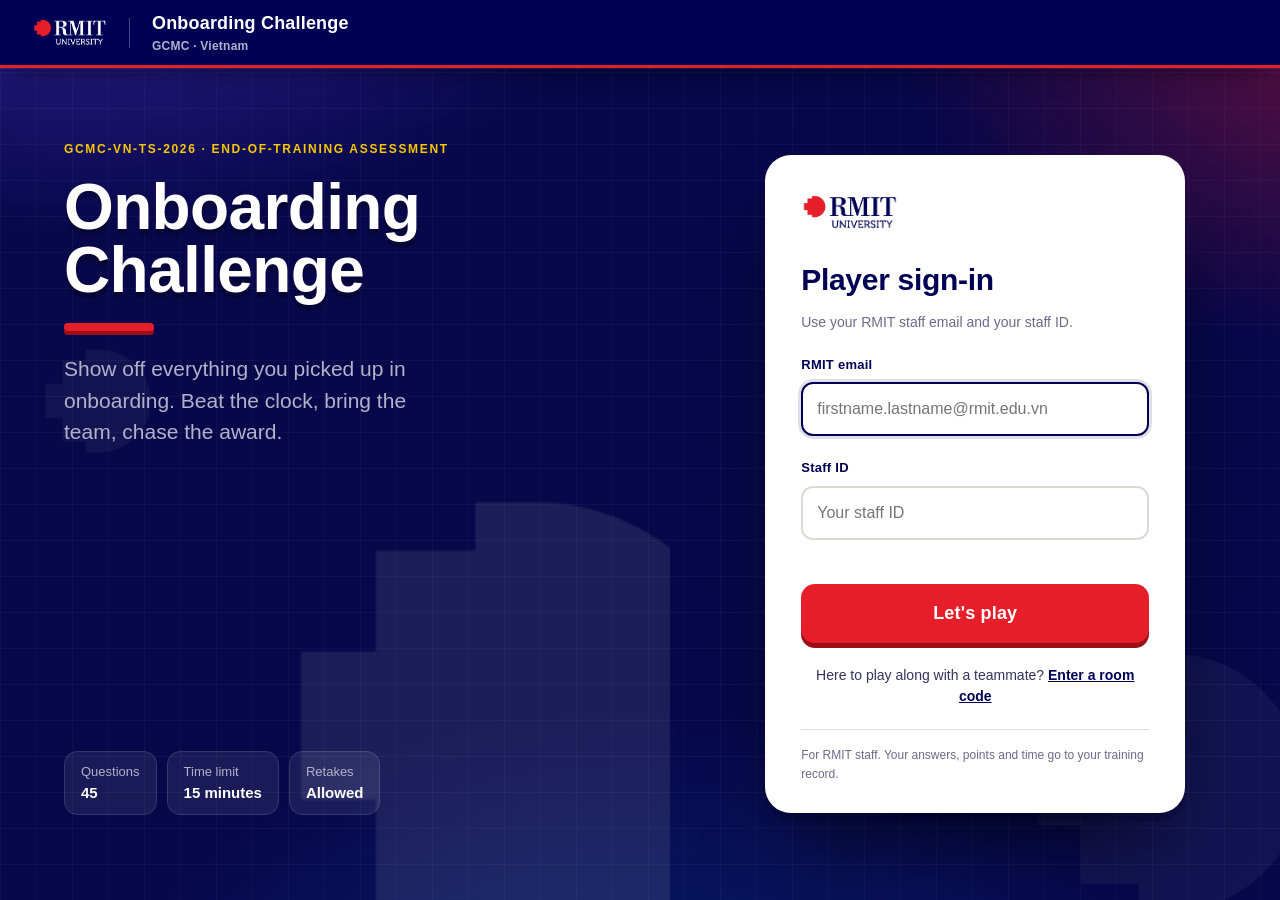
==== index.html @ d6686edf "A game look for every player page; teammate badges stay put - Game theme over the whole test app: a " ====
<!doctype html>
<html lang="en">
<head>
  <meta charset="utf-8">
  <meta name="viewport" content="width=device-width, initial-scale=1">
  <title>Onboarding Challenge · RMIT</title>
  <link rel="icon" href="assets/pixel.png">
  <link rel="stylesheet" href="assets/styles.css">
</head>
<body>
  <header class="topbar">
    <img src="assets/rmit-logo-white.png" alt="RMIT University">
    <span class="divider"></span>
    <div class="portal">Onboarding Challenge<small id="topSubtitle">GCMC Creative Services · Vietnam</small></div>
    <span class="spacer"></span>
    <span class="who" id="whoBox" hidden>Signed in as <b id="whoEmail"></b></span>
    <button class="link-btn" id="signOut" hidden>Sign out</button>
  </header>

  <!-- boot / error -->
  <section class="screen center-msg" id="scrBoot">
    <div class="card"><span class="spinner" id="bootSpinner" aria-hidden="true"></span><p class="eyebrow">Loading</p><h2 id="bootTitle">Loading the game…</h2><p id="bootMsg"></p></div>
  </section>

  <!-- sign in -->
  <section class="screen" id="scrLogin" hidden>
    <div class="login">
      <div class="hero">
        <div>
          <p class="eyebrow" id="loginCode">GCMC-VN-ONB-2026</p>
          <h1 id="loginTitle">Onboarding Challenge</h1>
          <p class="lead">Show off everything you picked up in onboarding. Beat the clock, bring the team, chase the award.</p>
        </div>
        <dl class="meta">
          <div><dt>Questions</dt><dd><b id="metaQ">30</b></dd></div>
          <div><dt>Time limit</dt><dd><b id="metaT">10 minutes</b></dd></div>
          <div><dt>Retakes</dt><dd><b>Allowed</b></dd></div>
        </dl>
      </div>
      <div class="panel">
        <form id="loginForm" novalidate>
          <img class="logo" src="assets/rmit-logo.png" alt="RMIT University">
          <h2>Player sign-in</h2>
          <p class="hint">Use your RMIT staff email and your staff ID.</p>
          <div class="field">
            <label for="email">RMIT email</label>
            <input class="input" id="email" type="email" autocomplete="username" placeholder="firstname.lastname@rmit.edu.vn" required>
          </div>
          <div class="field">
            <label for="staffId">Staff ID</label>
            <input class="input" id="staffId" type="password" autocomplete="current-password" placeholder="Your staff ID" required>
          </div>
          <div class="field name-step" id="nameStep" hidden>
            <label for="firstName">First name</label>
            <input class="input" id="firstName" autocomplete="given-name" maxlength="40" placeholder="What should we call you?">
            <p class="hint">We don't have your name on file yet. We'll remember it for next time.</p>
          </div>
          <p class="error-msg" id="loginError" role="alert"></p>
          <button class="btn" type="submit" id="loginBtn">Let's play</button>
          <p class="join-instead">Here to play along with a teammate? <a href="join">Enter a room code</a></p>
          <p class="fineprint">For RMIT staff. Your answers, points and time go to your training record.</p>
        </form>
      </div>
    </div>
  </section>

  <!-- briefing: the main screen everyone watches. The room on the left, start on the right, the points underneath. -->
  <section class="screen" id="scrBrief" hidden>
    <div class="container brief">
      <header class="card brief-head">
        <div class="brief-title">
          <p class="eyebrow" id="briefCode">Assessment</p>
          <h1 id="briefTitle">Ready when you are, <em id="dCand">—</em>.</h1>
          <p class="lead" id="briefLead"></p>
          <p class="brief-meta"><span id="dDate">—</span><span>Attempt <b id="dAttempt">1</b></span></p>
        </div>
        <dl class="brief-facts">
          <div><dt>Questions</dt><dd id="dQ">30</dd></div>
          <div><dt>Minutes</dt><dd id="dT">15</dd></div>
          <div><dt>Categories</dt><dd id="dCats">8</dd></div>
        </dl>
      </header>

      <div class="brief-main" id="briefMain">
        <div class="card brief-loading" id="briefLoading" hidden role="status"><span class="spinner" aria-hidden="true"></span><p>Opening the room…</p></div>

        <!-- group play: the team scans in and answers alongside -->
        <section class="lobby" id="lobby" hidden aria-labelledby="lobbyTitle">
          <div class="card lobby-join">
            <button type="button" class="qr" id="lobbyQr" aria-label="Show the QR code bigger" title="Show it bigger"></button>
            <div class="lobby-how">
              <p class="eyebrow">Play along</p>
              <h2 id="lobbyTitle">Scan to join</h2>
              <p class="lobby-code"><span>Room code</span><b id="lobbyCode">·····</b></p>
              <p class="lobby-link"><span>No camera? Go to <a id="lobbyUrl" href="#" target="_blank" rel="noopener"></a></span><button type="button" class="copy-btn" id="lobbyCopy">Copy link</button></p>
            </div>
          </div>
          <div class="card lobby-room">
            <div class="lobby-room-head"><h2>In the room <b id="lobbyN">1</b></h2><span id="lobbySub"></span></div>
            <ul class="players" id="lobbyList"></ul>
          </div>
        </section>

        <aside class="card start-card">
          <p class="eyebrow">Your game</p>
          <h2>Ready?</h2>
          <p class="start-note" id="startNote">The clock starts as soon as you do. Take your time with each one.</p>
          <button class="btn" id="startBtn"><span id="startLabel">Press start</span> <span aria-hidden="true">→</span></button>
          <p class="error-msg" id="startError" role="alert"></p>
          <p class="start-fine">Saved to your training record · Retakes allowed</p>
        </aside>

        <section class="card points-card" id="lobbyRules" hidden aria-label="How points work"></section>
      </div>
    </div>
  </section>

  <!-- joining someone's test (from the QR code) -->
  <section class="screen" id="scrJoin" hidden>
    <div class="container join">
      <div class="card join-card">
        <p class="eyebrow">Room <span id="joinCode"></span></p>
        <h1 id="joinTitle">Join the test</h1>
        <p class="lead" id="joinLead"></p>
        <form id="codeForm" class="code-form" novalidate hidden>
          <input class="input code-input" id="codeInput" maxlength="8" autocomplete="off" autocapitalize="characters" spellcheck="false" placeholder="ABCDE" aria-label="Room code">
          <p class="error-msg" id="codeError" role="alert"></p>
          <button class="btn navy" type="submit" id="codeBtn">Join</button>
        </form>
        <a class="btn ghost" id="joinAgain" href="join" hidden>Enter a different code</a>
        <form id="joinForm" novalidate hidden>
          <div class="field"><label for="joinName">Your name</label><input class="input" id="joinName" maxlength="24" autocomplete="given-name" placeholder="What should we call you?"></div>
          <fieldset class="field colours"><legend>Pick a colour</legend><div class="swatches" id="joinSwatches" role="radiogroup" aria-label="Colour"></div><p class="hint" id="joinHint"></p></fieldset>
          <p class="error-msg" id="joinError" role="alert"></p>
          <button class="btn navy" type="submit" id="joinBtn">Join the room</button>
        </form>
        <div class="join-wait" id="joinWait" hidden>
          <div class="me-badge" id="joinMe"><span class="avatar"></span><b></b></div>
          <p id="joinWaitText"></p>
          <div class="join-actions"><button type="button" class="btn ghost small" id="joinChange">Change name or colour</button><button type="button" class="btn quiet" id="joinLeave">Leave</button></div>
        </div>
        <div class="join-room" id="joinRoom" hidden>
          <h2>In the room <b id="joinN">1</b></h2>
          <ul class="players" id="joinList"></ul>
        </div>
      </div>
    </div>
  </section>

  <!-- test -->
  <section class="screen" id="scrTest" hidden>
    <div class="container test">
      <div class="meter-card">
        <div class="meter-face">
          <span class="brandmark">RMIT · GCMC</span>
          <span class="lamp" id="lamp"><i></i>SIGNAL</span>
          <canvas id="meter" aria-label="Performance meter" role="img"></canvas>
        </div>
      </div>
      <main>
        <div class="card q-card" id="qCard">
          <div class="q-head">
            <div class="q-no"><span id="qNo">01</span><small id="qOfN">of 30</small></div>
            <div class="q-info"><span class="k">Section</span><b id="qTopic">Topic</b></div>
            <div class="q-info"><span class="k">Format</span><b id="qType">Single choice</b></div>
            <div class="q-marks" id="qMarks">1 mark</div>
          </div>
          <div class="crit-notice" id="critNotice" hidden role="alert"><b>Critical question.</b> <span id="critNoticeText">A wrong or skipped answer loses 3 marks.</span> Take your time.</div>
          <div id="qBody"></div>
          <div class="q-actions">
            <button class="btn" id="submitBtn" disabled>Lock it in</button>
            <button class="btn quiet" id="skipBtn">Skip</button>
            <button class="btn navy" id="nextBtn" hidden><span id="nextLabel">Next question</span> <span aria-hidden="true">→</span></button>
            <span class="status" id="qStatus"><span class="kbd">Press <b>Enter</b> to submit</span></span>
          </div>
        </div>
      </main>
      <aside class="side">
        <div class="timer" id="timer">
          <p class="eyebrow">Time remaining</p>
          <div class="clock"><span class="digits" id="digits">10:00</span></div>
          <div class="t-track"><i id="tFill"></i></div>
          <p class="sub" id="timerSub">Submits automatically at 00:00</p>
        </div>
        <div class="card players-card" id="playersCard" hidden>
          <p class="eyebrow">In the room</p>
          <ul class="players compact" id="playersList"></ul>
        </div>
        <div class="card progress-card">
          <p class="eyebrow">Answer sheet</p>
          <p class="count" id="count">0 <small>of 30 answered</small></p>
          <div class="bar-track"><div class="bar-fill" id="barFill"></div></div>
        </div>
      </aside>
    </div>
  </section>

  <!-- results -->
  <section class="screen" id="scrResults" hidden>
    <div class="container results">
      <!-- hero -->
      <div class="res-hero">
        <div class="res-hero-text">
          <p class="eyebrow">Game over</p>
          <h1 id="resTitle">Congratulations.</h1>
          <p id="resMsg"></p>
          <div class="res-tags"><span class="badge award" id="resBadge" hidden>🏆 Award</span><span class="zone-tag" id="resZone">Too close to call</span><span class="zone-tag bad" id="resCrit" hidden></span></div>
        </div>
        <div class="res-score">
          <span class="pct"><span id="resPts">0</span><small id="resPtsUnit">points</small></span>
          <span class="of" id="resOf">0 of 30 correct</span>
          <div class="res-strip" id="resStrip" aria-label="Every answer, in order"></div>
          <span class="strip-legend"><i class="ok"></i>Right <i class="no"></i>Wrong <i class="skip"></i>Skipped</span>
        </div>
      </div>

      <!-- everyone in the room -->
      <div class="card room-card" id="roomCard" hidden>
        <div class="card-head"><h2>The room</h2><span class="sub" id="roomSub"></span></div>
        <div class="room-board" id="roomBoard"></div>
      </div>

      <!-- quick stats -->
      <div class="res-stats" id="resStats">
        <div class="stat"><span class="k">Time used</span><span class="v" id="sTime">0:00</span><span class="s" id="sTimeSub"></span></div>
        <div class="stat"><span class="k">Per question</span><span class="v" id="sAvg">0s</span><span class="s">average</span></div>
        <div class="stat"><span class="k">Longest streak</span><span class="v" id="sStreak">0</span><span class="s">correct in a row</span></div>
        <div class="stat"><span class="k">Categories aced</span><span class="v" id="sAced">0</span><span class="s" id="sAcedSub">of 0 with every answer right</span></div>
      </div>

      <!-- per category -->
      <div class="res-grid" id="resGrid">
        <div class="card cat-card">
          <div class="card-head"><h2>By category</h2><span class="sub">Right answers in each part of your onboarding</span></div>
          <div id="catList" class="cat-list"></div>
        </div>
        <div class="card insight-card">
          <div class="insight best"><span class="k">Strongest</span><span class="v" id="bestCat">—</span><span class="s" id="bestSub"></span></div>
          <div class="insight worst"><span class="k">Worth a refresher</span><span class="v" id="worstCat">—</span><span class="s" id="worstSub"></span></div>
          <div class="insight who"><span class="k">Player</span><span class="v" id="sName">—</span><span class="s" id="sEmail">—</span><span class="s" id="sDate"></span></div>
        </div>
      </div>

      <!-- review -->
      <div class="card review">
        <div class="card-head">
          <h2 id="reviewTitle">Your answers</h2>
          <div class="tabs" role="tablist">
            <button role="tab" class="tab" id="tabWrong" aria-selected="true">To revisit <b id="nWrong">0</b></button>
            <button role="tab" class="tab" id="tabAll" aria-selected="false">All <b id="nAll">0</b></button>
          </div>
        </div>
        <div id="reviewList"></div>
      </div>
      <div class="res-actions"><button class="btn" id="retakeBtn" type="button">Retake the test</button><a class="btn navy" id="certBtn" href="certificate.html" target="_blank" rel="noopener">View your certificate ↗</a><button class="btn ghost" id="againBtn">Sign out</button></div>
    </div>
  </section>

  <!-- the QR code, big enough to scan from across the room -->
  <dialog class="qr-pop" id="qrPop" aria-labelledby="qrPopTitle">
    <div class="qr-pop-qr" id="qrPopQr"></div>
    <div class="qr-pop-info">
      <p class="eyebrow" id="qrPopTitle">Scan to join</p>
      <span class="qr-pop-label">Room code</span>
      <b id="qrPopCode"></b>
      <span class="qr-pop-url">or go to <b id="qrPopUrl"></b></span>
    </div>
    <button type="button" class="qr-pop-close" id="qrPopClose" aria-label="Close">×</button>
  </dialog>

  <!-- right or wrong, on the taker's screen -->
  <div class="verdict" id="verdict" hidden aria-live="polite"><div class="verdict-card"><span class="verdict-mark" aria-hidden="true"></span><b id="verdictText"></b><span id="verdictPts"></span><small id="verdictNote"></small></div></div>

  <canvas id="confetti" hidden></canvas>

  <script src="assets/common.js"></script>
  <script src="assets/qrcode.js"></script>
  <script src="assets/group.js"></script>
  <script src="assets/meter.js"></script>
  <script src="assets/app.js"></script>
</body>
</html>
---- assets/styles.css ----
/* End-of-Training Assessment · RMIT GCMC Creative Services
   Brand: RMIT Red #E61E2A, RMIT Blue #000054, Warm Grey #E3E5E0, Yellow #FAC800 (sparingly). */
:root {
  --navy: #000054;
  --navy-75: #40407f;
  --navy-30: #b2b2cb;
  --red: #e61e2a;
  --red-dark: #b8141e;
  --yellow: #fac800;
  --grey: #e3e5e0;
  --grey-50: #f1f2ef;
  --paper: #ffffff;
  --ink: #000054;
  --body: #33335f;
  --muted: #6b6b8a;
  --line: #d9dbd4;
  --ok: #1f7a4d;
  --display: "Museo-RMITVN 700", "Museo 700", "Museo", "Helvetica Neue LT Pro", "Helvetica Neue", Arial, sans-serif;
  --display-light: "Museo-RMITVN 300", "Museo 300", "Museo", "Helvetica Neue LT Pro", "Helvetica Neue", Arial, sans-serif;
  --text: "Helvetica Neue LT Pro", "Helvetica Neue", Helvetica, Arial, sans-serif;
  --radius: 4px;
  color-scheme: light;
}
* { box-sizing: border-box; }
html { height: 100%; }
body { min-height: 100%; }
body {
  margin: 0;
  background: var(--grey-50);
  color: var(--body);
  font-family: var(--text);
  font-size: 16px;
  line-height: 1.5;
  -webkit-font-smoothing: antialiased;
}
h1, h2, h3 { font-family: var(--display); color: var(--ink); font-weight: 700; margin: 0; letter-spacing: -0.01em; text-wrap: balance; }
p { margin: 0; }
button, input, textarea, select { font: inherit; color: inherit; }
button { cursor: pointer; }
:focus-visible { outline: 3px solid var(--yellow); outline-offset: 2px; }
.eyebrow { font-size: 12px; font-weight: 700; letter-spacing: 0.14em; text-transform: uppercase; color: var(--red); }
[hidden] { display: none !important; }

/* ---------- top bar ---------- */
.topbar {
  height: 68px; background: var(--navy); color: #fff;
  display: flex; align-items: center; gap: 22px; padding: 0 32px;
  position: sticky; top: 0; z-index: 20;
}
.topbar img { height: 34px; display: block; }
.topbar .divider { width: 1px; height: 30px; background: rgba(255, 255, 255, 0.28); }
.topbar .portal { font-family: var(--text); font-weight: 700; font-size: 17px; }
.topbar .portal small { display: block; font-family: var(--text); font-size: 12px; color: var(--navy-30); letter-spacing: 0.02em; }
.topbar .spacer { flex: 1; }
.topbar .who { font-size: 14px; color: var(--navy-30); }
.topbar .who b { color: #fff; font-weight: 700; }
.link-btn { background: none; border: 1px solid rgba(255, 255, 255, 0.35); color: #fff; border-radius: 999px; padding: 6px 14px; font-size: 13px; }
.link-btn:hover { background: rgba(255, 255, 255, 0.1); }

.screen { min-height: calc(100vh - 68px); }
.container { max-width: 1320px; margin: 0 auto; padding: 36px 40px 56px; }

/* ---------- buttons & fields ---------- */
.btn {
  display: inline-flex; align-items: center; justify-content: center; gap: 10px;
  border: 0; border-radius: var(--radius); padding: 14px 26px;
  font-weight: 700; font-size: 16px; letter-spacing: 0.01em;
  background: var(--red); color: #fff; transition: background 0.15s, transform 0.05s;
}
.btn:hover { background: var(--red-dark); }
.btn:active { transform: translateY(1px); }
.btn:disabled { background: var(--navy-30); cursor: not-allowed; }
.btn.navy { background: var(--navy); }
.btn.navy:hover { background: #1a1a6e; }
.btn.ghost { background: transparent; color: var(--navy); border: 1.5px solid var(--navy); }
.btn.ghost:hover { background: var(--grey-50); }
.btn.quiet { background: transparent; color: var(--muted); padding: 14px 10px; }
.btn.quiet:hover { color: var(--navy); }

.field { display: grid; gap: 8px; }
.field label { font-size: 13px; font-weight: 700; color: var(--ink); letter-spacing: 0.02em; }
.input {
  width: 100%; border: 1.5px solid var(--line); background: #fff; border-radius: var(--radius);
  padding: 13px 14px; font-size: 16px; color: var(--ink);
}
.input:focus { border-color: var(--navy); outline: none; box-shadow: 0 0 0 3px rgba(0, 0, 84, 0.12); }
.error-msg { color: var(--red-dark); font-size: 14px; font-weight: 700; min-height: 21px; }

/* ---------- login ---------- */
.login { display: grid; grid-template-columns: 1.1fr 1fr; min-height: calc(100vh - 68px); }
.login .hero {
  background: var(--navy); color: #fff; padding: 72px 64px; position: relative; overflow: hidden;
  display: flex; flex-direction: column; justify-content: space-between;
}
.login .hero::after {
  content: ""; position: absolute; right: -120px; bottom: -80px; width: 520px; height: 510px;
  background: url("pixel.png") no-repeat center / contain; opacity: 0.08; filter: grayscale(1) brightness(3);
}
.login .hero h1 { color: #fff; font-size: 56px; line-height: 1.02; margin-top: 18px; max-width: 16ch; }
.login .hero .eyebrow { color: var(--yellow); }
.login .hero p.lead { font-family: var(--display-light); font-size: 21px; color: var(--navy-30); margin-top: 22px; max-width: 34ch; }
.login .meta { display: grid; grid-template-columns: repeat(3, auto); gap: 8px 36px; justify-content: start; font-size: 13px; color: var(--navy-30); position: relative; z-index: 1; }
.login .meta b { display: block; color: #fff; font-size: 15px; }
.login .meta dd { margin: 0; }
.login .panel { display: flex; align-items: center; justify-content: center; padding: 48px; background: #fff; }
.login form { width: 100%; max-width: 420px; display: grid; gap: 22px; }
.login form img.logo { height: 44px; width: auto; justify-self: start; }
.login form h2 { font-size: 28px; }
.login form .hint { font-size: 14px; color: var(--muted); margin-top: -12px; }
.fineprint { font-size: 12px; color: var(--muted); border-top: 1px solid var(--line); padding-top: 16px; line-height: 1.55; }

/* ---------- briefing: a formal cover sheet ---------- */
.card { background: #fff; border-radius: var(--radius); padding: 32px 36px; box-shadow: 0 1px 0 rgba(0, 0, 84, 0.06); }
.sheet { max-width: 1180px; }
.sheet-head {
  background: var(--navy); color: #fff; border-radius: var(--radius) var(--radius) 0 0;
  padding: 44px 48px 40px; display: grid; grid-template-columns: minmax(0, 1fr) 320px; gap: 48px; align-items: end;
  position: relative; overflow: hidden;
}
.sheet-head::after {
  content: ""; position: absolute; right: -90px; top: -110px; width: 360px; height: 350px;
  background: url("pixel.png") no-repeat center / contain; opacity: 0.07; filter: grayscale(1) brightness(3); pointer-events: none;
}
.sheet-head .eyebrow { color: var(--yellow); }
.sheet-head h1 { color: #fff; font-size: 48px; line-height: 1.04; margin-top: 12px; }
.sheet-head .lead { font-family: var(--display-light); color: var(--navy-30); font-size: 18px; line-height: 1.5; margin-top: 16px; max-width: 58ch; }
.sheet-cand { margin: 0; display: grid; gap: 14px; padding-left: 28px; border-left: 1px solid rgba(255, 255, 255, 0.22); position: relative; z-index: 1; }
.sheet-cand dt { font-size: 11px; font-weight: 700; letter-spacing: 0.14em; text-transform: uppercase; color: var(--navy-30); }
.sheet-cand dd { margin: 3px 0 0; font-weight: 700; font-size: 16px; color: #fff; overflow-wrap: anywhere; }
.sheet-cand div:first-child dd { font-family: var(--display); font-size: 24px; line-height: 1.15; }

.particulars { margin: 0; display: grid; grid-template-columns: repeat(4, 1fr); background: #fff; border-bottom: 1px solid var(--line); }
.particulars div { padding: 24px 32px 22px; border-left: 1px solid var(--line); display: grid; gap: 2px; align-content: start; }
.particulars div:first-child { border-left: 0; padding-left: 48px; }
.particulars dt { font-size: 11px; font-weight: 700; letter-spacing: 0.14em; text-transform: uppercase; color: var(--muted); }
.particulars dd { margin: 4px 0 0; font-family: var(--display); font-size: 40px; line-height: 1; color: var(--ink); font-variant-numeric: tabular-nums; }
.particulars small { font-size: 13px; color: var(--muted); margin-top: 6px; }

.sheet-body {
  display: grid; grid-template-columns: minmax(0, 1fr) 400px; background: #fff;
  border-radius: 0 0 var(--radius) var(--radius); box-shadow: 0 1px 0 rgba(0, 0, 84, 0.06), 0 18px 40px -28px rgba(0, 0, 84, 0.35);
}
.sheet-body h2 { font-size: 20px; }
.conditions { padding: 36px 44px 40px 48px; }
.rules { list-style: none; padding: 0; margin: 18px 0 0; display: grid; }
.rules li { display: grid; grid-template-columns: 44px 1fr; gap: 14px; padding: 15px 0; border-top: 1px solid var(--line); font-size: 15px; line-height: 1.55; }
.rules li:last-child { border-bottom: 1px solid var(--line); }
.rules li .n { font-family: var(--text); font-weight: 700; font-size: 13px; letter-spacing: 0.06em; color: var(--red); padding-top: 2px; font-variant-numeric: tabular-nums; }
.rules li b { color: var(--ink); }
.declaration { background: var(--grey-50); padding: 36px 40px 34px; border-left: 1px solid var(--line); display: flex; flex-direction: column; gap: 14px; border-radius: 0 0 var(--radius) 0; }
.declaration > p { font-size: 15px; color: var(--body); }
.declaration ul { margin: -4px 0 0; padding-left: 18px; display: grid; gap: 6px; font-size: 15px; color: var(--ink); }
.declaration ul li::marker { color: var(--red); }
.confirm { display: flex; gap: 12px; align-items: flex-start; margin: 8px 0 0; padding: 14px 16px; background: #fff; border: 1.5px solid var(--line); border-radius: var(--radius); font-size: 15px; font-weight: 700; color: var(--ink); cursor: pointer; transition: border-color 0.15s; }
.confirm:has(input:checked) { border-color: var(--navy); }
.confirm input { width: 20px; height: 20px; flex: none; accent-color: var(--navy); margin: 1px 0 0; }
.signature { display: grid; grid-template-columns: 1.3fr 1fr; gap: 20px; margin-top: 6px; }
.signature div { display: grid; gap: 4px; }
.signature span { font-family: var(--display); font-size: 19px; color: var(--ink); padding-bottom: 6px; border-bottom: 1px solid var(--navy-30); white-space: nowrap; overflow: hidden; text-overflow: ellipsis; }
.signature div + div span { font-family: var(--text); font-weight: 700; font-size: 14px; padding-top: 5px; }
.signature small { font-size: 11px; font-weight: 700; letter-spacing: 0.14em; text-transform: uppercase; color: var(--muted); }
.declaration .btn { width: 100%; padding: 17px 26px; font-size: 17px; margin-top: 8px; }
.declaration .fineprint { padding-top: 14px; }

/* ---------- test ---------- */
.test { display: grid; grid-template-columns: minmax(0, 1fr) 330px; gap: 24px; align-items: start; }
.meter-card { padding: 18px 22px 12px; }
.meter-card .head { display: flex; align-items: baseline; justify-content: space-between; margin-bottom: 6px; }
.meter-card .head .eyebrow { color: var(--navy); }
.meter-card .head .reading { font-size: 13px; color: var(--muted); }
.meter-face { position: relative; border-radius: 3px; overflow: hidden; background: linear-gradient(#fbfbf8, #f1f2ec); border: 1px solid var(--line); }
.meter-face canvas { display: block; width: 100%; height: 190px; }
.meter-face .lamp { position: absolute; right: 16px; top: 14px; display: flex; align-items: center; gap: 7px; font-size: 10px; font-weight: 700; letter-spacing: 0.14em; color: var(--muted); }
.meter-face .lamp i { width: 11px; height: 11px; border-radius: 50%; background: #d8d8d0; box-shadow: inset 0 1px 1px rgba(0,0,0,.2); transition: background 0.08s, box-shadow 0.08s; }
.meter-face .lamp.on i { background: var(--red); box-shadow: 0 0 10px 2px rgba(230, 30, 42, 0.55); }
.meter-face .brandmark { position: absolute; left: 16px; top: 13px; font-family: var(--text); font-weight: 700; font-size: 11px; letter-spacing: 0.16em; color: var(--muted); }

.q-card { margin-top: 20px; padding: 36px 40px 30px; min-height: 470px; display: flex; flex-direction: column; }
.q-meta { display: flex; gap: 12px; align-items: center; }
.q-meta .num { font-family: var(--text); font-weight: 700; color: var(--ink); font-size: 15px; }
.chip { font-size: 11px; font-weight: 700; letter-spacing: 0.1em; text-transform: uppercase; border-radius: 999px; padding: 4px 10px; background: var(--grey); color: var(--navy); }
.chip.type { background: var(--navy); color: #fff; }
.q-prompt { font-family: var(--display); color: var(--ink); font-size: 30px; line-height: 1.22; margin: 20px 0 26px; max-width: 34ch; }
.q-prompt.fill { font-size: 28px; line-height: 1.7; max-width: 40ch; }
.blank {
  display: inline-block; width: calc(max(14, var(--len, 0) + 2) * 1ch); max-width: 100%; font-family: var(--text); font-weight: 700; font-size: 26px; color: var(--red);
  border: 0; border-bottom: 3px solid var(--navy); background: var(--grey-50); padding: 0 10px; margin: 0 6px; text-align: center; border-radius: 2px 2px 0 0;
}
.blank:focus { outline: none; border-bottom-color: var(--red); background: #fff4f4; }
.options { display: grid; grid-template-columns: 1fr 1fr; gap: 12px; }
.opt {
  display: grid; grid-template-columns: 38px 1fr; gap: 14px; align-items: center; text-align: left;
  background: #fff; border: 1.5px solid var(--line); border-radius: var(--radius); padding: 16px 18px; font-size: 16px; color: var(--ink);
  transition: border-color 0.12s, background 0.12s;
}
.opt:hover { border-color: var(--navy-30); background: var(--grey-50); }
.opt .key { width: 34px; height: 34px; display: grid; place-items: center; border: 1.5px solid var(--navy-30); border-radius: 2px; font-weight: 700; font-size: 14px; color: var(--navy); }
.opt.multi .key { border-radius: 2px; }
.opt[aria-checked="true"] { border-color: var(--navy); background: #f3f3f9; box-shadow: inset 0 0 0 1px var(--navy); }
.opt[aria-checked="true"] .key { background: var(--navy); border-color: var(--navy); color: #fff; }
.short-answer { max-width: 420px; }
.short-answer .input { font-family: var(--text); font-weight: 700; font-size: 24px; padding: 14px 16px; }
.short-answer small { display: block; margin-top: 8px; color: var(--muted); font-size: 13px; }
.q-actions { margin-top: auto; padding-top: 28px; display: flex; align-items: center; gap: 12px; border-top: 1px solid var(--line); }
.q-actions .status { margin-left: auto; font-size: 14px; color: var(--muted); display: flex; gap: 8px; align-items: center; }
.q-actions .status.recorded { color: var(--ok); font-weight: 700; }
.kbd { font-size: 12px; color: var(--muted); }
.kbd b { border: 1px solid var(--line); border-bottom-width: 2px; border-radius: 3px; padding: 1px 6px; font-weight: 700; background: #fff; color: var(--body); }
.q-card.locked .opt, .q-card.locked .blank, .q-card.locked .input { pointer-events: none; opacity: 0.75; }

/* sidebar */
.side { display: grid; gap: 20px; position: sticky; top: 92px; }
.timer { background: var(--navy); color: #fff; padding: 26px 26px 24px; border-radius: var(--radius); }
.timer .eyebrow { color: var(--yellow); }
.timer .clock { display: flex; align-items: center; gap: 18px; margin-top: 14px; }
.timer svg { width: 76px; height: 76px; flex: none; transform: rotate(-90deg); }
.timer svg circle { fill: none; stroke-width: 7; }
.timer svg .track { stroke: rgba(255, 255, 255, 0.14); }
.timer svg .bar { stroke: #fff; stroke-linecap: butt; transition: stroke-dashoffset 0.25s linear, stroke 0.3s; }
.timer .digits { font-family: var(--display); font-size: 84px; line-height: 1; letter-spacing: -0.02em; font-variant-numeric: tabular-nums; }
.timer .sub { font-size: 13px; color: var(--navy-30); margin-top: 12px; }
.timer.warn { background: var(--red); }
.timer.warn .eyebrow { color: #fff; }
.timer.warn .sub { color: #ffe1e3; }
.timer.critical .digits { animation: pulse 1s steps(2, start) infinite; }
@keyframes pulse { 50% { opacity: 0.45; } }
.progress-card { padding: 24px 26px; }
.progress-card .count { font-family: var(--display); font-size: 30px; color: var(--ink); margin-top: 6px; }
.progress-card .count small { font-size: 16px; color: var(--muted); font-family: var(--text); font-weight: 400; }
.bar-track { height: 8px; background: var(--grey); border-radius: 999px; margin: 14px 0 18px; overflow: hidden; }
.bar-fill { height: 100%; background: var(--navy); width: 0; transition: width 0.4s ease; }
.dots { display: grid; grid-template-columns: repeat(10, 1fr); gap: 6px; }
.dots span { aspect-ratio: 1; border-radius: 2px; background: var(--grey); }
.dots span.done { background: var(--navy); }
.dots span.skipped { background: var(--navy-30); }
.dots span.current { background: #fff; box-shadow: inset 0 0 0 2px var(--red); }
.progress-card .legend { display: flex; gap: 14px; margin-top: 14px; font-size: 12px; color: var(--muted); }
.progress-card .legend i { display: inline-block; width: 10px; height: 10px; border-radius: 2px; margin-right: 6px; vertical-align: -1px; }
.side .note { font-size: 12px; color: var(--muted); padding: 0 4px; line-height: 1.5; }

/* ---------- results ---------- */
.results-top { display: grid; grid-template-columns: 1.2fr 1fr; gap: 24px; align-items: stretch; }
.score-card { background: var(--navy); color: #fff; padding: 40px 44px; border-radius: var(--radius); position: relative; overflow: hidden; }
.score-card .eyebrow { color: var(--yellow); }
.score-card h1 { color: #fff; font-size: 40px; margin-top: 12px; max-width: 18ch; }
.score-card p { color: var(--navy-30); font-size: 17px; margin-top: 12px; max-width: 46ch; }
.score-card .big { display: flex; align-items: baseline; gap: 18px; margin-top: 28px; }
.score-card .pct { font-family: var(--display); font-size: 104px; line-height: 0.9; letter-spacing: -0.03em; }
.score-card .of { font-size: 18px; color: #fff; }
.score-card .of span { display: block; color: var(--navy-30); font-size: 14px; }
.badge { display: inline-block; margin-top: 22px; background: var(--yellow); color: var(--navy); font-weight: 700; font-size: 13px; letter-spacing: 0.1em; text-transform: uppercase; padding: 7px 12px; border-radius: 2px; }
.stats { display: grid; grid-template-columns: 1fr 1fr; gap: 0; }
.stats div { padding: 20px 0; border-bottom: 1px solid var(--line); }
.stats dt { font-size: 12px; font-weight: 700; letter-spacing: 0.1em; text-transform: uppercase; color: var(--muted); }
.stats dd { margin: 6px 0 0; font-family: var(--text); font-weight: 700; font-size: 26px; color: var(--ink); }
.stats div.wide { grid-column: span 2; }
.stats dd.email { font-size: 20px; overflow-wrap: anywhere; }
.review { margin-top: 24px; }
.review h2 { font-size: 26px; margin-bottom: 6px; }
.review .sub { color: var(--muted); margin-bottom: 18px; }
.review-item { display: grid; grid-template-columns: 70px 1fr 1fr; gap: 20px; padding: 18px 0; border-top: 1px solid var(--line); align-items: start; }
.review-item .n { font-family: var(--text); font-weight: 700; color: var(--red); font-size: 20px; }
.review-item .q { color: var(--ink); font-weight: 700; }
.review-item .q small { display: block; font-weight: 400; color: var(--muted); font-size: 12px; letter-spacing: 0.08em; text-transform: uppercase; margin-bottom: 4px; }
.review-item .ans { display: grid; gap: 10px; font-size: 15px; }
.review-item .ans .yours { color: var(--red-dark); text-decoration: line-through; text-decoration-thickness: 1px; }
.review-item .ans .yours.none { text-decoration: none; font-style: italic; }
.review-item .ans .right { color: var(--ok); font-weight: 700; }
.review-item .ans label { display: block; font-size: 11px; letter-spacing: 0.1em; text-transform: uppercase; color: var(--muted); font-weight: 700; }
.flawless { padding: 26px 0 6px; font-family: var(--display); font-size: 22px; color: var(--ink); }
#confetti { position: fixed; inset: 0; pointer-events: none; z-index: 50; }

/* ---------- boot / errors / small screens ---------- */
.center-msg { display: grid; place-items: center; min-height: calc(100vh - 68px); text-align: center; padding: 40px; }
.center-msg .card { max-width: 560px; }
.center-msg h2 { font-size: 26px; margin-bottom: 10px; }
@media (prefers-reduced-motion: reduce) {
  * { transition: none !important; animation: none !important; }
}

/* ---------- v3: full-width meter, name step, dynamic results ---------- */
.test > .meter-card { grid-column: 1 / -1; padding: 0; margin: -8px 0 -6px; }
.meter-card .meter-face { background: none; border: 0; border-radius: 0; overflow: visible; }
.meter-card .meter-face .brandmark { left: 0; top: 4px; }
.meter-card .meter-face .lamp { right: 0; top: 5px; }
.meter-face canvas { height: 330px; }
.q-card { margin-top: 0; }
.name-step { animation: rise 0.35s ease both; }
.name-step .hint { margin-top: 2px; }

@keyframes rise { from { opacity: 0; transform: translateY(8px); } to { opacity: 1; transform: none; } }
.results > * { animation: rise 0.5s ease both; }
.results > *:nth-child(2) { animation-delay: 0.08s; }
.results > *:nth-child(3) { animation-delay: 0.16s; }
.results > *:nth-child(4) { animation-delay: 0.24s; }
.results { display: grid; gap: 22px; }

.res-hero { background: var(--navy); color: #fff; border-radius: var(--radius); padding: 40px 44px; display: grid; grid-template-columns: 1.15fr 1fr; gap: 40px; align-items: center; position: relative; overflow: hidden; }
.res-hero::after { content: ""; position: absolute; right: -110px; top: -90px; width: 380px; height: 370px; background: url("pixel.png") no-repeat center / contain; opacity: 0.07; filter: grayscale(1) brightness(3); pointer-events: none; }
.res-hero .eyebrow { color: var(--yellow); }
.res-hero h1 { color: #fff; font-size: 40px; line-height: 1.08; margin-top: 12px; }
.res-hero p { color: var(--navy-30); font-size: 17px; margin-top: 14px; max-width: 46ch; }
.res-tags { display: flex; gap: 10px; margin-top: 22px; flex-wrap: wrap; }
.res-tags .badge { margin: 0; }
.zone-tag { display: inline-block; font-weight: 700; font-size: 13px; letter-spacing: 0.1em; text-transform: uppercase; padding: 7px 12px; border-radius: 2px; background: rgba(255,255,255,0.12); color: #fff; }
.zone-tag.good { background: #fff; color: var(--navy); }
.zone-tag.bad { background: var(--red); color: #fff; }
.res-score { position: relative; z-index: 1; display: grid; gap: 8px; justify-items: start; }
.res-score .pct { font-family: var(--display); font-size: 132px; line-height: 0.85; letter-spacing: -0.04em; font-variant-numeric: tabular-nums; }
.res-score .pct small { font-size: 56px; margin-left: 4px; letter-spacing: 0; }
.res-score .of { font-size: 18px; color: #fff; }
.res-strip { display: grid; grid-auto-flow: column; grid-auto-columns: 1fr; gap: 4px; width: 100%; margin-top: 18px; height: 34px; }
.res-strip i { border-radius: 2px; background: rgba(255,255,255,0.15); transform-origin: bottom; animation: grow 0.4s ease both; cursor: help; }
.res-strip i.ok { background: #fff; }
.res-strip i.no { background: var(--red); }
.res-strip i.skip { background: var(--navy-75); }
@keyframes grow { from { transform: scaleY(0); } to { transform: scaleY(1); } }
.strip-legend { font-size: 12px; color: var(--navy-30); display: flex; align-items: center; gap: 6px; }
.strip-legend i { display: inline-block; width: 10px; height: 10px; border-radius: 2px; margin-left: 8px; }
.strip-legend i:first-child { margin-left: 0; }
.strip-legend i.ok { background: #fff; } .strip-legend i.no { background: var(--red); } .strip-legend i.skip { background: var(--navy-75); }

.res-stats { display: grid; grid-template-columns: repeat(4, 1fr); gap: 16px; }
.stat { background: #fff; border-radius: var(--radius); padding: 20px 24px; display: grid; gap: 2px; }
.stat .k, .insight .k { font-size: 12px; font-weight: 700; letter-spacing: 0.1em; text-transform: uppercase; color: var(--muted); }
.stat .v { font-family: var(--display); font-size: 34px; color: var(--ink); font-variant-numeric: tabular-nums; }
.stat .s, .insight .s { font-size: 13px; color: var(--muted); }

.res-grid { display: grid; grid-template-columns: 1.6fr 1fr; gap: 22px; align-items: stretch; }
.card-head { display: flex; align-items: baseline; gap: 16px; justify-content: space-between; margin-bottom: 18px; flex-wrap: wrap; }
.card-head h2 { font-size: 24px; }
.card-head .sub { color: var(--muted); font-size: 14px; }
.cat-list { display: grid; gap: 14px; }
.cat-row { display: grid; grid-template-columns: 150px 1fr 88px; gap: 16px; align-items: center; }
.cat-row .name { font-family: var(--text); font-weight: 700; color: var(--ink); font-size: 16px; }
.cat-row .track { height: 14px; background: var(--grey); border-radius: 2px; overflow: hidden; }
.cat-row .fill { display: block; height: 100%; width: 0; border-radius: 2px; background: var(--navy); transition: width 0.9s cubic-bezier(.2,.8,.2,1); }
.cat-row .fill.mid { background: var(--navy-75); }
.cat-row .fill.low { background: var(--red); }
.cat-row .num { text-align: right; font-variant-numeric: tabular-nums; color: var(--ink); font-weight: 700; }
.cat-row .num small { display: block; color: var(--muted); font-weight: 400; font-size: 12px; }
.insight-card { display: grid; gap: 0; align-content: start; }
.insight { display: grid; gap: 2px; padding: 16px 0; border-bottom: 1px solid var(--line); }
.insight:first-child { padding-top: 0; }
.insight:last-child { border-bottom: 0; }
.insight .v { font-family: var(--display); font-size: 24px; color: var(--ink); overflow-wrap: anywhere; }
.insight.best .v { color: var(--navy); }
.insight.worst .v { color: var(--red); }

.tabs { display: flex; gap: 6px; }
.tab { border: 1.5px solid var(--line); background: #fff; border-radius: 999px; padding: 7px 14px; font-size: 14px; font-weight: 700; color: var(--muted); }
.tab b { margin-left: 4px; color: var(--ink); }
.tab[aria-selected="true"] { background: var(--navy); border-color: var(--navy); color: #fff; }
.tab[aria-selected="true"] b { color: var(--yellow); }
.rev-group { margin-top: 8px; }
.rev-group h3 { font-size: 15px; letter-spacing: 0.08em; text-transform: uppercase; color: var(--muted); font-family: var(--text); padding: 16px 0 6px; }
.review-item.ok .n { color: var(--ok); }
.review-item .ans .right.plain { color: var(--ok); }
.res-actions { display: flex; justify-content: flex-end; gap: 12px; }
.res-actions a.btn { text-decoration: none; }

/* ---------- v4: exam-paper test screen ---------- */
.q-card { padding: 0; box-shadow: 0 1px 0 rgba(0, 0, 84, 0.06), 0 18px 40px -30px rgba(0, 0, 84, 0.35); }
.q-card #qBody { padding: 0 44px; }
.q-head { display: grid; grid-template-columns: auto auto auto 1fr; align-items: stretch; border-bottom: 1px solid var(--line); }
.q-head > div { padding: 20px 28px; display: flex; flex-direction: column; justify-content: center; gap: 3px; }
.q-head > div + div { border-left: 1px solid var(--line); }
.q-no { flex-direction: row !important; align-items: baseline; gap: 8px !important; padding-left: 44px !important; }
.q-no span { font-family: var(--display); font-size: 40px; line-height: 1; color: var(--red); font-variant-numeric: tabular-nums; letter-spacing: -0.02em; }
.q-no small { font-size: 13px; font-weight: 700; color: var(--muted); }
.q-info .k { font-size: 10px; font-weight: 700; letter-spacing: 0.16em; text-transform: uppercase; color: var(--muted); }
.q-info b { font-size: 15px; color: var(--ink); }
.q-marks { align-items: flex-end; padding-right: 44px !important; font-size: 11px; font-weight: 700; letter-spacing: 0.14em; text-transform: uppercase; color: var(--navy); }
.q-card .q-prompt { margin: 34px 0 28px; }
.q-card .q-actions { margin: auto 0 0; padding: 22px 44px; background: var(--grey-50); border-top: 1px solid var(--line); border-radius: 0 0 var(--radius) var(--radius); }
.q-card #qBody { flex: 1; padding-bottom: 34px; }
.opt { padding: 15px 18px; border-color: #dcdde6; }
.opt .key { border-color: var(--navy-30); background: var(--grey-50); }
.opt:hover { border-color: var(--navy); background: #fff; }

.timer { position: relative; overflow: hidden; }
.timer .digits { font-size: 76px; }
.t-track { height: 3px; background: rgba(255, 255, 255, 0.16); margin-top: 18px; border-radius: 2px; overflow: hidden; }
.t-track i { display: block; height: 100%; width: 100%; background: #fff; transition: width 0.25s linear; }
.timer.warn .t-track i { background: #fff; }
.timer .sub { margin-top: 10px; }

.dots span { display: grid; place-items: center; font-size: 10px; font-weight: 700; color: var(--muted); font-variant-numeric: tabular-nums; aspect-ratio: auto; height: 26px; }
.dots span.done { color: #fff; }
.dots span.skipped { color: var(--navy); }
.dots span.current { color: var(--red); }


/* equal columns: the question card stretches to the sidebar, and the answer sheet fills any gap */
.test { align-items: stretch; }
.test > main { display: flex; flex-direction: column; }
.test > main > .q-card { flex: 1; min-height: 0; }
.side { position: static; display: flex; flex-direction: column; gap: 18px; }
.timer { padding: 22px 26px 20px; }
.timer .digits { font-size: 64px; }
.timer .clock { margin-top: 10px; }
.t-track { margin-top: 14px; }
.progress-card { padding: 20px 26px 18px; }
.progress-card .count { font-size: 26px; margin-top: 2px; }
.progress-card .bar-track { margin: 10px 0 4px; }
.dots span { height: 22px; }
.progress-card .legend { margin-top: 12px; }
.progress-card .note { font-size: 11px; color: var(--muted); margin-top: 10px; padding-top: 10px; border-top: 1px solid var(--line); line-height: 1.45; }

/* ---------- critical questions ---------- */
.crit-chip { display: inline-block; background: var(--red); color: #fff; font-size: 10px; font-weight: 700; letter-spacing: 0.14em; text-transform: uppercase; padding: 3px 7px; border-radius: 2px; vertical-align: 2px; }
.q-marks .crit-chip { font-size: 11px; padding: 4px 9px; }
.q-marks small { display: block; margin-top: 5px; font-size: 11px; letter-spacing: 0.04em; text-transform: none; color: var(--red); }
.q-card.critical .q-head { background: #fff5f5; }
.rules li.crit b { color: var(--red); }
.res-strip i.crit { box-shadow: inset 0 -6px 0 #fac800; }
.review-item .q .crit-chip { margin-right: 6px; }

.crit-notice { margin: 22px 44px -10px; padding: 12px 16px; background: #fff5f5; border: 1.5px solid var(--red); border-radius: var(--radius); color: var(--red-dark); font-size: 14px; animation: rise 0.35s ease both; }
.crit-notice b { color: var(--red); }
.dots span[data-crit] { position: relative; }
.dots span[data-crit]::after { content: ""; position: absolute; top: 2px; right: 2px; width: 5px; height: 5px; border-radius: 50%; background: var(--red); }
.dots span.done[data-crit]::after { background: #fac800; }
.progress-card .legend .lg-crit i { width: 6px; height: 6px; border-radius: 50%; background: var(--red); vertical-align: 1px; }

.side .progress-card { flex: none; display: flex; flex-direction: column; }
.side .progress-card .note { margin-top: auto; }
.side .progress-card .legend { margin-bottom: 12px; flex-wrap: wrap; row-gap: 6px; }

/* ---------- how many to pick: single (round, one), multi (square ticks, all that apply), match (A → B) ---------- */
.pick-how { display: flex; align-items: center; gap: 10px; margin: -12px 0 18px; font-size: 14px; color: var(--muted); }
.pick-how b { color: var(--ink); letter-spacing: 0.01em; }
.pick-icon { width: 18px; height: 18px; border: 2px solid var(--navy); border-radius: 50%; flex: none; position: relative; }
.pick-icon::after { content: ""; position: absolute; inset: 3px; border-radius: 50%; background: var(--navy); }
.pick-how.multi, .pick-how.match { display: inline-flex; background: #fff7d6; border: 1.5px solid var(--yellow); border-radius: 999px; padding: 7px 16px 7px 12px; color: var(--body); }
.pick-how.multi .pick-icon { border-radius: 3px; background: var(--navy); }
.pick-how.multi .pick-icon::after { inset: 1px 4px 3px; background: none; border: solid #fff; border-width: 0 2px 2px 0; border-radius: 0; transform: rotate(45deg); }
.pick-how.match .pick-icon { border: 0; border-radius: 0; width: 22px; }
.pick-how.match .pick-icon::after { content: "⇄"; inset: auto; background: none; color: var(--navy); font-weight: 700; font-size: 17px; line-height: 18px; }
.pick-count { font-weight: 700; color: var(--navy); padding-left: 10px; border-left: 1px solid rgba(0, 0, 84, 0.2); font-variant-numeric: tabular-nums; }

/* each option carries its control on the right: a radio circle for single choice, a tick box for multi */
.opt { grid-template-columns: 38px 1fr 22px; }
.opt::after { content: ""; width: 20px; height: 20px; justify-self: end; border: 2px solid var(--navy-30); border-radius: 50%; background: #fff; transition: all 0.12s; }
.opt[aria-checked="true"]::after { border-color: var(--navy); box-shadow: inset 0 0 0 4px #fff; background: var(--navy); }
.opt:not(.multi) .key { border-radius: 50%; }
.opt.multi .key { border-radius: 3px; }
.opt.multi::after { border-radius: 3px; }
.opt.multi[aria-checked="true"]::after {
  box-shadow: none; background: var(--navy) no-repeat center / 13px
    url("data:image/svg+xml,%3Csvg xmlns='http://www.w3.org/2000/svg' viewBox='0 0 16 16'%3E%3Cpath d='M2.5 8.5l3.5 3.5 7.5-8' fill='none' stroke='%23fff' stroke-width='2.4' stroke-linecap='round' stroke-linejoin='round'/%3E%3C/svg%3E");
}

/* ---------- match the pairs: link A to B with a line ---------- */
.match-top { display: flex; align-items: center; justify-content: space-between; gap: 12px; margin: -12px 0 0; }
.match-top .pick-how { margin: 0; }
.match-reset { border: 0; background: none; color: var(--muted); font-size: 13px; font-weight: 700; text-decoration: underline; text-underline-offset: 3px; padding: 4px 0; }
.match-reset:hover { color: var(--navy); }
.match-tip { font-size: 14px; color: var(--muted); margin: 12px 0 16px; min-height: 21px; }
.match-tip b { color: var(--ink); }
.match-board { position: relative; display: grid; grid-template-columns: minmax(0, 1fr) 120px minmax(0, 1fr); user-select: none; -webkit-user-select: none; }
.match-lines { position: absolute; inset: 0; pointer-events: none; overflow: visible; z-index: 0; }
.match-lines path { fill: none; stroke-width: 2.6; stroke-linecap: round; }
.match-lines path.pending { stroke: var(--navy); stroke-width: 2; stroke-dasharray: 5 6; opacity: 0.55; }
.match-col { display: grid; gap: 10px; align-content: start; position: relative; z-index: 1; }
.match-col.a { grid-column: 1; }
.match-col.b { grid-column: 3; }
.match-col h4 { margin: 0 0 2px; }
.match-col h4 span { display: inline-grid; place-items: center; width: 26px; height: 26px; border-radius: 3px; background: var(--navy); color: #fff; font-size: 13px; font-weight: 700; }
.match-col.b h4 span { background: var(--grey); color: var(--navy); }
.match-col.b h4 { text-align: right; }

.match-item {
  --c: var(--navy); display: grid; align-items: center; gap: 12px; min-height: 60px; padding: 10px 14px; text-align: left;
  background: #fff; border: 1.5px solid var(--line); border-radius: var(--radius); color: var(--ink); font-size: 16px; line-height: 1.35;
  cursor: pointer; touch-action: none; transition: border-color 0.12s, background 0.12s, box-shadow 0.12s;
}
.match-item.a { grid-template-columns: 30px minmax(0, 1fr) 14px; padding-right: 0; }
.match-item.b { grid-template-columns: 14px minmax(0, 1fr) 30px; padding-left: 0; }
.match-item:hover { border-color: var(--navy-30); background: var(--grey-50); }
.match-item .dot { width: 14px; height: 14px; border-radius: 50%; background: #fff; border: 2px solid var(--navy-30); transition: all 0.12s; }
.match-item.a .dot { transform: translateX(7px); }
.match-item.b .dot { transform: translateX(-7px); }
.match-item .mi-n { width: 28px; height: 28px; border-radius: 50%; display: grid; place-items: center; font-weight: 700; font-size: 14px; font-variant-numeric: tabular-nums; }
.match-item.a .mi-n { background: var(--grey-50); color: var(--navy); border: 1.5px solid var(--navy-30); }
.match-item.b .mi-n:empty { visibility: hidden; }

/* linked: both ends take the pair's colour and number */
.match-item.linked { border-color: var(--c); background: color-mix(in srgb, var(--c) 6%, #fff); }
.match-item.linked .dot { background: var(--c); border-color: var(--c); }
.match-item.linked .mi-n { background: var(--c); border-color: var(--c); color: #fff; }

/* picked, waiting for its match: the other side invites the click */
.match-item.active { border-color: var(--navy); background: #eef0fa; box-shadow: 0 0 0 3px rgba(0, 0, 84, 0.14); }
.match-item.active .dot { background: var(--navy); border-color: var(--navy); box-shadow: 0 0 0 4px rgba(0, 0, 84, 0.18); }
.match-board.picking-b .match-item.b:not(.linked), .match-board.picking-a .match-item.a:not(.linked) { border-style: dashed; border-color: var(--navy-30); }
.match-board.picking-b .match-item.b:hover, .match-board.picking-a .match-item.a:hover { border-style: solid; border-color: var(--navy); background: #fff; }
.match-board.dragging, .match-board.dragging .match-item { cursor: grabbing; }
.q-card.locked .match { pointer-events: none; opacity: 0.75; }

/* ---------- image questions: a picture with the question, or pictures as the options ---------- */
.q-figure { margin: -8px 0 24px; max-width: 640px; border-radius: var(--radius); overflow: hidden; background: var(--grey-50); border: 1px solid var(--line); }
.q-figure img { display: block; width: 100%; max-height: 360px; object-fit: contain; }
.options.pictures { grid-template-columns: repeat(auto-fill, minmax(200px, 1fr)); }
.opt.pic { position: relative; display: block; padding: 10px; }
.opt.pic img { display: block; width: 100%; aspect-ratio: 4 / 3; object-fit: contain; background: var(--grey-50); border-radius: 2px; pointer-events: none; }
.opt.pic .key { position: absolute; top: 18px; left: 18px; z-index: 1; background: #fff; box-shadow: 0 1px 3px rgba(0, 0, 84, 0.2); }
.opt.pic::after { position: absolute; top: 20px; right: 20px; z-index: 1; box-shadow: 0 1px 3px rgba(0, 0, 84, 0.2); }
.opt.pic[aria-checked="true"] img { outline: 3px solid var(--navy); outline-offset: -3px; }
.opt.pic[aria-checked="true"] .key { background: var(--navy); color: #fff; } /* the letter stays visible when picked */
.rev-pics { display: inline-flex; gap: 6px; flex-wrap: wrap; vertical-align: middle; }
.rev-pics img { width: 84px; height: 63px; object-fit: contain; background: var(--grey-50); border: 1px solid var(--line); border-radius: 3px; }
.review-item .ans .yours .rev-pics img { opacity: 0.7; border-color: var(--red); }
.review-item .ans .right .rev-pics img { border-color: var(--ok); }
.rev-qpic { display: block; max-width: 220px; max-height: 140px; margin-top: 8px; border-radius: 3px; border: 1px solid var(--line); }

/* ---------- preview (opened from the editor): a clear "nothing is recorded" label ---------- */
html.preview body::before { content: "Preview · nothing is recorded"; position: fixed; top: 16px; left: 50%; transform: translateX(-50%); z-index: 40; background: var(--yellow); color: var(--navy); font-size: 13px; font-weight: 700; padding: 6px 14px; border-radius: 999px; box-shadow: 0 4px 14px -6px rgba(0, 0, 84, 0.5); pointer-events: none; }
.q-actions .status.preview-res { gap: 12px; color: var(--ink); flex-wrap: wrap; justify-content: flex-end; }
.q-actions .status.preview-res.ok b { color: var(--ok); }
.q-actions .status.preview-res.no b { color: var(--red-dark); }

/* ---------- group play: the lobby, joining, who's doing what, the answer on show, the room's results ---------- */
.btn.small { padding: 8px 14px; font-size: 14px; }
.error-msg:empty { min-height: 0; }
.players { list-style: none; margin: 0; padding: 0; display: grid; gap: 8px; }
.player { --c: var(--navy); display: grid; grid-template-columns: 36px minmax(0, 1fr) auto; align-items: center; gap: 12px; padding: 8px 12px 8px 8px; background: #fff; border: 1.5px solid var(--line); border-radius: 999px; transition: opacity 0.3s; }
.player .avatar, .board-row .avatar, .me-badge .avatar { display: grid; place-items: center; width: 36px; height: 36px; border-radius: 50%; background: var(--c); color: #fff; font-family: var(--display); font-size: 16px; line-height: 1; }
.player .pname { display: grid; min-width: 0; line-height: 1.2; }
.player .pname b { color: var(--ink); font-size: 15px; overflow: hidden; text-overflow: ellipsis; white-space: nowrap; }
.player .pname small { font-size: 12px; color: var(--muted); }
.player.taker { border-color: var(--red); }
.player.taker .pname small { color: var(--red); font-weight: 700; }
.player.me:not(.taker) { border-color: var(--c); box-shadow: inset 0 0 0 1px var(--c); }
.player.new { animation: pop 0.45s cubic-bezier(.2, 1.4, .4, 1) both; }
.player.away { opacity: 0.45; }
.player.away .pname small::after { content: " · away"; }
@keyframes pop { from { opacity: 0; transform: scale(0.8) translateY(6px); } to { opacity: 1; transform: none; } }
.kick { width: 28px; height: 28px; border-radius: 50%; border: 0; background: var(--grey-50); color: var(--muted); font-size: 18px; line-height: 1; }
.kick:hover { background: var(--red); color: #fff; }

.qr { width: 184px; flex: none; aspect-ratio: 1; background: #fff; border-radius: var(--radius); padding: 6px; box-shadow: 0 1px 0 rgba(0, 0, 84, 0.08), 0 10px 30px -18px rgba(0, 0, 84, 0.5); }
.qr svg { display: block; width: 100%; height: 100%; }
.lobby-code { display: flex; align-items: baseline; gap: 12px; }
.lobby-code span { font-size: 11px; font-weight: 700; letter-spacing: 0.14em; text-transform: uppercase; color: var(--muted); }
.lobby-code b { font-family: var(--display); font-size: 38px; line-height: 1; letter-spacing: 0.14em; color: var(--ink); }
.lobby-link { display: flex; flex-wrap: wrap; align-items: center; gap: 6px 12px; font-size: 13px !important; }
.lobby-link a { color: var(--navy); font-weight: 700; overflow-wrap: anywhere; }
.copy-btn { border: 1.5px solid var(--line); background: #fff; border-radius: 999px; padding: 4px 12px; font-size: 12px; font-weight: 700; color: var(--navy); }
.copy-btn:hover { border-color: var(--navy); }
.lobby-room-head { display: grid; gap: 4px; }
.lobby-room-head h2, .join-room h2 { font-size: 20px; display: flex; align-items: center; gap: 10px; }
.lobby-room-head h2 b, .join-room h2 b { display: inline-grid; place-items: center; min-width: 28px; height: 28px; padding: 0 8px; border-radius: 999px; background: var(--navy); color: #fff; font-family: var(--text); font-size: 14px; }
.lobby-room-head span { font-size: 14px; color: var(--muted); }
.up { color: var(--ok) !important; }
.down { color: var(--red-dark) !important; }

/* joining from the QR code */
.join { max-width: 620px; }
.join-card { display: grid; gap: 18px; padding: 36px 36px 32px; }
.join-card h1 { font-size: 36px; line-height: 1.08; }
.join-card .lead { font-size: 16px; color: var(--body); }
.join-card .lead:empty { display: none; }
#joinForm { display: grid; gap: 20px; }
.colours { border: 0; margin: 0; padding: 0; min-width: 0; }
.colours legend { font-size: 13px; font-weight: 700; color: var(--ink); letter-spacing: 0.02em; padding: 0; margin-bottom: 8px; }
.swatches { display: grid; grid-template-columns: repeat(auto-fill, minmax(118px, 1fr)); gap: 8px; }
.swatch { --c: var(--navy); display: flex; align-items: center; gap: 10px; padding: 9px 12px; background: #fff; border: 1.5px solid var(--line); border-radius: var(--radius); font-size: 14px; font-weight: 700; color: var(--ink); text-align: left; }
.swatch i { width: 22px; height: 22px; border-radius: 50%; background: var(--c); flex: none; }
.swatch:hover { border-color: var(--c); }
.swatch[aria-checked="true"] { border-color: var(--c); box-shadow: inset 0 0 0 1.5px var(--c); background: color-mix(in srgb, var(--c) 8%, #fff); }
.swatch[aria-checked="true"] i { box-shadow: 0 0 0 3px #fff, 0 0 0 5px var(--c); }
.colours .hint { font-size: 13px; color: var(--red-dark); margin-top: 8px; }
.colours .hint:empty { display: none; }
.join-wait { display: grid; gap: 14px; justify-items: start; }
.me-badge { --c: var(--navy); display: flex; align-items: center; gap: 14px; }
.me-badge .avatar { width: 64px; height: 64px; font-size: 28px; animation: pop 0.45s cubic-bezier(.2, 1.4, .4, 1) both; }
.me-badge b { font-family: var(--display); font-size: 26px; color: var(--ink); }
.join-wait p { font-size: 15px; }
.join-actions { display: flex; gap: 8px; flex-wrap: wrap; }
.join-room { display: grid; gap: 12px; padding-top: 18px; border-top: 1px solid var(--line); }

/* during the test: who's doing what */
.players-card { padding: 18px 20px 16px; }
.players.compact { margin-top: 10px; gap: 6px; }
.players.compact .player { grid-template-columns: 30px minmax(0, 1fr) auto auto; gap: 10px; padding: 5px 10px 5px 5px; }
.players.compact .avatar { width: 30px; height: 30px; font-size: 14px; }
.players.compact .pname b { font-size: 14px; }
.players.compact .pname small { display: none; }
.pwhat { display: flex; align-items: center; gap: 6px; }
.pstat { font-size: 11px; font-weight: 700; letter-spacing: 0.04em; padding: 3px 8px; border-radius: 999px; white-space: nowrap; }
.pstat.think { background: var(--grey-50); color: var(--muted); }
.pstat.busy { background: #fff7d6; color: #7a5d00; }
.pstat.busy::before { content: ""; display: inline-block; width: 6px; height: 6px; border-radius: 50%; background: #caa200; margin-right: 5px; vertical-align: 1px; animation: pulse 1s ease-in-out infinite; }
.pstat.done { background: var(--navy); color: #fff; }
.pstat.ok { background: #e3f3ea; color: var(--ok); }
.pstat.no { background: #fdecec; color: var(--red-dark); }
.delta { font-size: 13px; }
.ptotal { min-width: 34px; text-align: right; font-family: var(--display); font-size: 16px; color: var(--ink); font-variant-numeric: tabular-nums; }

/* the answer on show: the clock stops, the right option lights up, and only the taker can move on */
.timer.paused { background: var(--navy-75); }
.timer.paused .digits { opacity: 0.8; }
.q-card.revealed .opt { opacity: 0.6; }
.q-card.revealed .opt.is-right { opacity: 1; border-color: var(--ok); background: #eef8f2; box-shadow: inset 0 0 0 1px var(--ok); }
.q-card.revealed .opt.is-right .key { background: var(--ok); border-color: var(--ok); color: #fff; }
.q-card.revealed .opt.is-wrong { opacity: 1; border-color: var(--red); background: #fff5f5; box-shadow: inset 0 0 0 1px var(--red); }
.q-card.revealed .opt.is-wrong .key { background: var(--red); border-color: var(--red); color: #fff; }
.q-actions .status.reveal { color: var(--ink); gap: 10px; flex-wrap: wrap; justify-content: flex-end; text-align: right; }
.q-actions .status.reveal.ok b { color: var(--ok); }
.q-actions .status.reveal.no b { color: var(--red-dark); }
.q-actions .status.reveal .delta { font-family: var(--display); font-size: 20px; }
.q-actions .status .wait { width: 100%; font-size: 13px; color: var(--muted); }
.q-actions .status.error { color: var(--red-dark); font-weight: 700; }

/* results: the whole room */
.room-card .card-head { margin-bottom: 12px; }
.room-board { display: grid; gap: 8px; }
.board-row { --c: var(--navy); display: grid; grid-template-columns: 30px 40px minmax(0, 1fr) minmax(0, 1.4fr) 64px 96px; align-items: center; gap: 14px; padding: 10px 14px; border: 1.5px solid var(--line); border-radius: var(--radius); }
.board-row .avatar { width: 40px; height: 40px; font-size: 18px; }
.board-row .rank { font-size: 18px; text-align: center; font-weight: 700; color: var(--muted); font-variant-numeric: tabular-nums; }
.board-row .who { display: grid; min-width: 0; line-height: 1.25; }
.board-row .who b { color: var(--ink); font-size: 16px; overflow: hidden; text-overflow: ellipsis; white-space: nowrap; }
.board-row .who small { font-size: 12px; color: var(--muted); }
.board-row .right-n, .board-row .pts { display: grid; text-align: right; line-height: 1.1; }
.board-row .right-n b { font-size: 18px; color: var(--ink); }
.board-row small { font-size: 11px; font-weight: 400; color: var(--muted); letter-spacing: 0.02em; }
.board-row .pts { font-family: var(--display); font-size: 26px; color: var(--ink); }
.board-row .pts small { font-family: var(--text); }
.board-row.taker { grid-template-columns: 0 56px minmax(0, 1fr) minmax(0, 1.4fr) 64px 110px; background: var(--grey-50); border: 0; border-left: 5px solid var(--c); padding: 16px 18px; }
.board-row.taker .rank { visibility: hidden; }
.board-row.taker .avatar { width: 56px; height: 56px; font-size: 24px; }
.board-row.taker .who b { font-family: var(--display); font-size: 22px; }
.board-row.taker .who small { color: var(--red); font-weight: 700; }
.board-row.taker .pts { font-size: 38px; }
.board-row.me:not(.taker) { border-color: var(--c); box-shadow: inset 0 0 0 1px var(--c); }
.board-label { font-size: 11px; font-weight: 700; letter-spacing: 0.14em; text-transform: uppercase; color: var(--muted); margin: 10px 0 0; }
.mini-strip { display: grid; grid-auto-flow: column; grid-auto-columns: 1fr; gap: 2px; height: 18px; }
.mini-strip i { border-radius: 1px; background: var(--grey); }
.mini-strip i.ok { background: var(--navy); }
.mini-strip i.no { background: var(--red); }
.mini-strip i.skip { background: var(--navy-30); }
.mini-strip i.crit { box-shadow: inset 0 -4px 0 #fac800; }
.rev-pts { display: inline-block; margin-left: 8px; font-size: 13px; }

/* ============================================================================================
   Tablets and phones. Everything above 1080px is untouched; below it the same parts re-flow.
   ============================================================================================ */
@media (pointer: coarse) {
  .match-item { touch-action: manipulation; } /* taps link items; the page still scrolls */
}

/* ---------- tablets ---------- */
@media (max-width: 1080px) {
  .container { padding: 28px 24px 48px; }
  .topbar { padding: 0 24px; gap: 16px; }
  .test { grid-template-columns: minmax(0, 1fr) 290px; gap: 20px; }
  .q-card #qBody { padding: 0 32px; }
  .q-no { padding-left: 32px !important; }
  .q-marks { padding-right: 32px !important; }
  .q-card .q-actions { padding: 20px 32px; }
  .crit-notice { margin: 20px 32px -8px; }
  .q-prompt { font-size: 27px; }
  .match-board { grid-template-columns: minmax(0, 1fr) 72px minmax(0, 1fr); }
  .login .hero { padding: 56px 44px; }
  .login .hero h1 { font-size: 46px; }
  .login .panel { padding: 40px 32px; }
  .sheet-head { padding: 36px 36px 32px; grid-template-columns: minmax(0, 1fr) 260px; gap: 32px; }
  .sheet-head h1 { font-size: 40px; }
  .particulars div { padding: 20px 24px 18px; }
  .particulars div:first-child { padding-left: 36px; }
  .sheet-body { grid-template-columns: minmax(0, 1fr) 330px; }
  .conditions { padding: 30px 32px 34px 36px; }
  .declaration { padding: 30px 30px 28px; }
  .res-hero { padding: 36px 36px; gap: 28px; }
  .res-score .pct { font-size: 112px; }
  .res-grid { grid-template-columns: 1fr; }
}

/* ---------- small tablets and large phones: one column ---------- */
@media (max-width: 860px) {
  .login { grid-template-columns: 1fr; min-height: 0; }
  .login .hero { padding: 44px 28px 36px; gap: 36px; }
  .login .hero h1 { font-size: 40px; max-width: none; }
  .login .hero p.lead { font-size: 18px; }
  .login .hero::after { width: 320px; height: 314px; right: -90px; bottom: -70px; }
  .login .panel { padding: 36px 28px 44px; align-items: flex-start; }
  .login form { max-width: none; }

  .sheet-head { grid-template-columns: 1fr; gap: 24px; padding: 32px 28px 28px; }
  .sheet-cand { padding-left: 0; border-left: 0; padding-top: 20px; border-top: 1px solid rgba(255, 255, 255, 0.22); grid-template-columns: 1fr 1fr; }
  .particulars { grid-template-columns: 1fr 1fr; }
  .particulars div, .particulars div:first-child { padding: 18px 28px 16px; }
  .particulars div:nth-child(3) { border-left: 0; }
  .particulars div:nth-child(n + 3) { border-top: 1px solid var(--line); }
  .particulars dd { font-size: 34px; }
  .sheet-body { grid-template-columns: 1fr; }
  .conditions { padding: 26px 28px 28px; }
  .declaration { border-left: 0; border-top: 1px solid var(--line); padding: 26px 28px 28px; border-radius: 0 0 var(--radius) var(--radius); }

  /* the test: meter, then a timer bar that stays in view, then the question, then the answer sheet */
  .test { grid-template-columns: minmax(0, 1fr); gap: 16px; }
  .test > .side { display: contents; }
  .test > .meter-card { order: 0; margin: -6px 0 -4px; }
  .test > .side > .timer { order: 1; position: sticky; top: 76px; z-index: 12; }
  .test > main { order: 2; }
  .test > .side > .progress-card { order: 3; }
  .timer { display: flex; flex-wrap: wrap; align-items: center; column-gap: 14px; padding: 12px 18px 12px; }
  .timer .eyebrow { order: 1; }
  .timer .sub { order: 2; margin: 0 0 0 auto; font-size: 12px; text-align: right; }
  .timer .clock { order: 3; margin: 0; width: 100%; }
  .timer .digits { font-size: 40px; }
  .timer .t-track { order: 4; width: 100%; margin-top: 8px; }
  .q-card { min-height: 0; }
  .dots { grid-template-columns: repeat(15, 1fr); }

  .res-hero { grid-template-columns: 1fr; padding: 32px 28px; }
  .res-hero h1 { font-size: 34px; }
  .res-stats { grid-template-columns: 1fr 1fr; }
  .review-item { grid-template-columns: 48px minmax(0, 1fr); gap: 8px 16px; }
  .review-item .ans { grid-column: 2; }
}

/* ---------- phones ---------- */
@media (max-width: 640px) {
  body { font-size: 15px; }
  .container { padding: 18px 16px 40px; }
  .topbar { padding: 0 16px; gap: 12px; }
  .topbar img { height: 28px; }
  .topbar .divider { height: 26px; }
  .topbar .portal { font-size: 14px; line-height: 1.25; }
  .topbar .portal small { font-size: 11px; }
  .topbar .who { display: none !important; }
  .center-msg { padding: 24px 16px; min-height: calc(100vh - 68px); }
  .center-msg .card, .results > .card, .res-grid > .card { padding: 22px 18px; }
  .btn { padding: 13px 20px; }

  .login .hero { padding: 32px 20px 28px; gap: 28px; }
  .login .hero h1 { font-size: 32px; }
  .login .hero p.lead { font-size: 16px; margin-top: 14px; }
  .login .meta { gap: 8px 22px; }
  .login .panel { padding: 28px 20px 36px; }
  .login form { gap: 18px; }
  .login form h2 { font-size: 24px; }

  .sheet-head { padding: 26px 20px 22px; }
  .sheet-head h1 { font-size: 30px; }
  .sheet-head .lead { font-size: 16px; }
  .sheet-cand { grid-template-columns: 1fr; gap: 10px; }
  .sheet-cand div:first-child dd { font-size: 20px; }
  .particulars div, .particulars div:first-child { padding: 14px 20px 12px; }
  .particulars dd { font-size: 28px; }
  .conditions, .declaration { padding: 22px 20px 24px; }
  .rules li { grid-template-columns: 32px 1fr; gap: 10px; font-size: 14px; padding: 13px 0; }
  .signature { grid-template-columns: 1fr; gap: 14px; }

  /* the meter: a little shorter; its labels move under the arc (see meter.js) */
  .meter-face canvas { height: 250px; }
  .meter-card .meter-face .brandmark, .meter-card .meter-face .lamp { font-size: 9px; }
  .test > .side > .timer { top: 68px; }
  .timer { padding: 10px 14px; border-radius: var(--radius); }
  .timer .digits { font-size: 32px; }
  .timer .sub { font-size: 11px; }

  /* question header: number and marks on top, section and format underneath */
  .q-head { grid-template-columns: minmax(0, 1fr) minmax(0, 1fr); }
  .q-head > div { padding: 12px 16px !important; }
  .q-head > div + div { border-left: 0; }
  .q-no { justify-content: flex-start !important; }
  .q-no span { font-size: 32px; }
  .q-marks { order: 1; justify-content: center; text-align: right; }
  .q-info { order: 2; border-top: 1px solid var(--line); }
  .q-head > .q-info:nth-child(3) { border-left: 1px solid var(--line); }
  .q-info b { font-size: 14px; }
  .q-marks small { letter-spacing: 0; }
  .crit-notice { margin: 16px 16px -6px; font-size: 13px; }
  .q-card #qBody { padding: 0 16px 24px; }
  .q-card .q-prompt { font-size: 22px; line-height: 1.28; margin: 22px 0 20px; max-width: none; }
  .q-card .q-prompt.fill { font-size: 20px; line-height: 1.9; }
  .blank { font-size: 19px; width: calc(max(11, var(--len, 0) + 2) * 1ch); padding: 0 6px; margin: 0 4px; }
  .pick-how { flex-wrap: wrap; margin: -8px 0 16px; font-size: 13px; }
  .pick-how.multi, .pick-how.match { padding: 6px 12px 6px 10px; }
  .pick-how.match { display: grid; grid-template-columns: auto minmax(0, 1fr); column-gap: 10px; border-radius: 14px; padding: 8px 14px 8px 10px; }
  .pick-how.match .pick-count { grid-column: 2; border-left: 0; padding-left: 0; font-size: 12px; }

  /* choices: one column, still with a round (single) or square (multi) control on the right */
  .options { grid-template-columns: 1fr; gap: 10px; }
  .opt { grid-template-columns: 34px minmax(0, 1fr) 20px; gap: 12px; padding: 12px 14px; font-size: 15px; }
  .opt .key { width: 30px; height: 30px; font-size: 13px; }
  .opt::after { width: 18px; height: 18px; }
  .options.pictures { grid-template-columns: 1fr 1fr; }
  .opt.pic { padding: 6px; }
  .opt.pic .key { top: 12px; left: 12px; width: 28px; height: 28px; }
  .opt.pic::after { top: 14px; right: 14px; }
  .q-figure { margin: -6px 0 20px; }
  .q-figure img { max-height: 260px; }
  .short-answer { max-width: none; }
  .short-answer .input { font-size: 20px; padding: 12px 14px; }

  /* matching: A above B, pairs shown by the coloured number on both ends (no lines) */
  .match-top { flex-wrap: wrap; margin-top: -8px; }
  .match-tip { font-size: 13px; margin: 10px 0 14px; }
  .match-board { grid-template-columns: minmax(0, 1fr); row-gap: 18px; }
  .match-lines { display: none; }
  .match-col.a, .match-col.b { grid-column: 1; }
  .match-col.b h4 { text-align: left; }
  .match-item { min-height: 52px; font-size: 15px; gap: 10px; }
  .match-item.a { grid-template-columns: 28px minmax(0, 1fr); padding-right: 14px; }
  .match-item.b { grid-template-columns: minmax(0, 1fr) 28px; padding-left: 14px; }
  .match-item .dot { display: none; }
  .match-item .mi-n { width: 26px; height: 26px; font-size: 13px; }
  .match-item.b .mi-n:empty { visibility: visible; border: 1.5px dashed var(--navy-30); }

  /* submit bar */
  .q-card .q-actions { padding: 14px 16px; flex-wrap: wrap; gap: 8px 10px; }
  .q-actions #submitBtn { flex: 1; }
  .q-actions .status { margin-left: 0; width: 100%; font-size: 13px; }
  .q-actions .status:empty, .q-actions .status .kbd { display: none; }
  .q-actions .status.preview-res { justify-content: flex-start; }

  .progress-card { padding: 18px 18px 16px; }
  .dots { grid-template-columns: repeat(10, 1fr); gap: 5px; }

  /* results */
  .results { gap: 16px; }
  .res-hero { padding: 26px 20px; gap: 22px; }
  .res-hero h1 { font-size: 28px; }
  .res-hero p { font-size: 15px; }
  .res-score .pct { font-size: 92px; }
  .res-score .pct small { font-size: 40px; }
  .res-stats { gap: 10px; }
  .stat { padding: 14px 16px; }
  .stat .v { font-size: 26px; }
  .card-head h2 { font-size: 21px; }
  .cat-row { grid-template-columns: 96px minmax(0, 1fr) 60px; gap: 10px; }
  .cat-row .name { font-size: 14px; }
  .insight .v { font-size: 20px; }
  .review-item { grid-template-columns: 34px minmax(0, 1fr); gap: 6px 12px; padding: 14px 0; }
  .review-item .n { font-size: 16px; }
  .review-item .q { font-size: 15px; }
  .tabs { flex-wrap: wrap; }
  .res-actions { flex-direction: column; }
  .res-actions .btn { width: 100%; }
}

/* ---------- small phones ---------- */
@media (max-width: 400px) {
  .topbar .divider, .topbar .portal small { display: none; }
  .cat-row { grid-template-columns: 80px minmax(0, 1fr) 52px; }
}
@media (max-width: 340px) {
  .res-stats { grid-template-columns: 1fr; }
  .options.pictures { grid-template-columns: 1fr; }
}
@media (max-width: 640px) {
  html.preview body::before { top: auto; bottom: 12px; font-size: 12px; white-space: nowrap; padding: 5px 12px; }
}

/* ---------- group play on smaller screens ---------- */
@media (max-width: 1080px) {
  .board-row { grid-template-columns: 30px 40px minmax(0, 1fr) minmax(0, 1fr) 56px 84px; gap: 12px; }
  .board-row.taker { grid-template-columns: 0 48px minmax(0, 1fr) minmax(0, 1fr) 56px 96px; }
}
@media (max-width: 860px) {
  .test > .side > .players-card { order: 3; }
  .test > .side > .progress-card { order: 4; }
}
@media (max-width: 640px) {
  .qr { width: min(240px, 70vw); }
  .lobby-code, .lobby-link { justify-content: center; }
  .join-card { padding: 24px 18px 22px; gap: 16px; }
  .join-card h1 { font-size: 28px; }
  .swatches { grid-template-columns: repeat(2, minmax(0, 1fr)); }
  .players.compact .player { grid-template-columns: 28px minmax(0, 1fr) auto auto; }
  .q-actions .status.reveal { justify-content: flex-start; text-align: left; }
  .q-actions #nextBtn { flex: 1; }
  .board-row, .board-row.taker { grid-template-columns: 36px minmax(0, 1fr) auto auto; gap: 6px 12px; padding: 10px 12px; }
  .board-row .rank { display: none; }
  .board-row .avatar, .board-row.taker .avatar { width: 36px; height: 36px; font-size: 16px; }
  .board-row.taker .who b { font-size: 18px; }
  .board-row .mini-strip { grid-column: 1 / -1; grid-row: 2; height: 12px; }
  .board-row .pts { font-size: 22px; }
  .board-row.taker .pts { font-size: 28px; }
}

/* ---------- the team's screen: answers only (everything else is on the taker's screen); typing a room code ---------- */
html.joiner .test { grid-template-columns: minmax(0, 1fr); max-width: 820px; margin: 0 auto; gap: 16px; }
html.joiner .test > .meter-card, html.joiner .players-card, html.joiner .progress-card { display: none !important; }
html.joiner .test > .side { display: contents; }
html.joiner .test > .side > .timer { order: 1; position: sticky; top: 76px; z-index: 12; display: flex; flex-wrap: wrap; align-items: center; column-gap: 14px; padding: 12px 18px; }
html.joiner .test > main { order: 2; }
html.joiner .timer .eyebrow { order: 1; }
html.joiner .timer .sub { order: 2; margin: 0 0 0 auto; font-size: 12px; text-align: right; }
html.joiner .timer .clock { order: 3; margin: 0; width: 100%; }
html.joiner .timer .digits { font-size: 36px; }
html.joiner .timer .t-track { order: 4; width: 100%; margin-top: 8px; }
html.joiner .q-card { min-height: 0; }
.code-form { display: grid; grid-template-columns: minmax(0, 1fr) auto; gap: 10px; align-items: start; }
.code-input { font-family: var(--display); font-size: 32px; letter-spacing: 0.3em; text-transform: uppercase; text-align: center; padding: 10px 14px; }
.code-form .btn { height: 100%; }
.code-form .error-msg { grid-column: 1 / -1; grid-row: 2; }
.join-instead { font-size: 14px; color: var(--body); }
.join-instead a { color: var(--navy); font-weight: 700; }
@media (max-width: 640px) {
  html.joiner .test > .side > .timer { top: 68px; padding: 10px 14px; }
  html.joiner .timer .digits { font-size: 30px; }
}

/* ---------- briefing: the main screen everyone watches (landscape) ---------- */
.brief { max-width: 1560px; display: grid; gap: 16px; padding-top: 22px; }
.brief .card { border-radius: 8px; border: 1px solid rgba(0, 0, 84, 0.07); box-shadow: 0 1px 2px rgba(0, 0, 84, 0.05), 0 16px 36px -22px rgba(0, 0, 84, 0.3); }
.brief-head { display: grid; grid-template-columns: minmax(0, 1fr) auto; gap: 48px; align-items: end; padding: 26px 36px 24px; position: relative; overflow: hidden; }
.brief-head h1 { font-size: 44px; line-height: 1.04; letter-spacing: -0.02em; margin-top: 8px; }
.brief-head h1 em { font-style: normal; color: var(--red); }
.brief-head .lead { font-family: var(--display-light); font-size: 18px; color: var(--body); margin-top: 10px; max-width: 62ch; }
.brief-meta { display: flex; flex-wrap: wrap; gap: 8px 22px; margin-top: 12px; font-size: 13px; color: var(--muted); }
.brief-meta span + span::before { content: ""; display: inline-block; width: 4px; height: 4px; border-radius: 50%; background: var(--navy-30); margin: 0 22px 2px -13px; vertical-align: middle; }
.brief-meta b { color: var(--ink); }
.brief-facts { margin: 0; display: grid; grid-template-columns: repeat(3, auto); position: relative; z-index: 1; }
.brief-facts div { padding: 0 34px; border-left: 1px solid var(--line); }
.brief-facts div:first-child { border-left: 0; }
.brief-facts div:last-child { padding-right: 0; }
.brief-facts dt { font-size: 11px; font-weight: 700; letter-spacing: 0.16em; text-transform: uppercase; color: var(--muted); }
.brief-facts dd { margin: 6px 0 0; font-family: var(--display); font-size: 52px; line-height: 0.9; color: var(--ink); font-variant-numeric: tabular-nums; }

.brief-main { display: grid; grid-template-columns: minmax(0, 1.2fr) minmax(0, 1fr) 340px; gap: 18px; align-items: stretch; }
.brief-main .lobby { display: contents; }
.brief-main:not(.has-lobby) { grid-template-columns: minmax(0, 460px); justify-content: center; }

/* the join panel: the focal point on a projector */
.brief .lobby-join { display: flex; gap: 30px; align-items: center; padding: 24px 30px; background: radial-gradient(120% 140% at 0% 0%, #17177a 0%, var(--navy) 55%); border-color: var(--navy); color: #fff; position: relative; overflow: hidden; }
.brief .lobby-join::after { content: ""; position: absolute; right: -50px; bottom: -60px; width: 200px; height: 196px; background: url("pixel.png") no-repeat center / contain; opacity: 0.09; filter: grayscale(1) brightness(3); pointer-events: none; }
.brief .qr { width: 196px; flex: none; padding: 10px; border-radius: 8px; box-shadow: 0 0 0 6px rgba(255, 255, 255, 0.08), 0 14px 30px -12px rgba(0, 0, 0, 0.5); }
.lobby-how { display: grid; gap: 14px; min-width: 0; position: relative; z-index: 1; }
.brief .lobby-how .eyebrow { color: var(--yellow); }
.brief .lobby-how h2 { color: #fff; font-size: 30px; margin: -6px 0 0; }
.brief .lobby-code { display: grid; gap: 4px; }
.brief .lobby-code span { font-size: 11px; font-weight: 700; letter-spacing: 0.16em; text-transform: uppercase; color: var(--navy-30); }
.brief .lobby-code b { font-family: var(--display); font-size: 50px; line-height: 1; letter-spacing: 0.16em; color: #fff; }
.brief .lobby-link { display: flex; flex-wrap: wrap; align-items: center; gap: 8px 12px; font-size: 13px !important; color: var(--navy-30); }
.brief .lobby-link a { color: #fff; font-weight: 700; text-decoration-color: rgba(255, 255, 255, 0.4); text-underline-offset: 3px; }
.brief .copy-btn { background: transparent; color: #fff; border-color: rgba(255, 255, 255, 0.35); }
.brief .copy-btn:hover { border-color: #fff; background: rgba(255, 255, 255, 0.08); }

.brief .lobby-room { display: grid; gap: 16px; align-content: start; padding: 24px 26px; }
.brief .lobby-room-head h2 { font-size: 22px; }
.brief-main .players { grid-template-columns: repeat(auto-fill, minmax(160px, 1fr)); }
.player.ghost { background: transparent; border-style: dashed; border-color: var(--navy-30); }
.player.ghost .avatar { background: transparent; border: 1.5px dashed var(--navy-30); }
.player.ghost .pname b { color: var(--navy-30); font-weight: 400; }

.start-card { display: flex; flex-direction: column; gap: 10px; padding: 24px 26px 20px; }
.start-card h2 { font-size: 32px; }
.start-note { font-size: 15px; color: var(--body); }
.start-card .btn { width: 100%; padding: 18px 24px; font-size: 18px; margin-top: auto; border-radius: 6px; box-shadow: 0 12px 26px -12px rgba(230, 30, 42, 0.7); }
.start-card .btn:disabled { box-shadow: none; }
.start-fine { font-size: 12px; color: var(--muted); text-align: center; }

/* the points: four lines, right and wrong for the taker and for everyone else */
.points-card { grid-column: 1 / -1; display: grid; grid-template-columns: minmax(0, 1fr) minmax(0, 1fr); gap: 16px 56px; padding: 22px 32px 24px; }
.pts-head { grid-column: 1 / -1; display: flex; flex-wrap: wrap; align-items: baseline; justify-content: space-between; gap: 6px 24px; }
.pts-title { font-family: var(--text); font-size: 11px; font-weight: 700; letter-spacing: 0.16em; text-transform: uppercase; color: var(--red); }
.pts-note { font-size: 13px; color: var(--muted); }
.pts-note .crit-chip { margin-right: 4px; }
.pts-who { display: grid; gap: 10px; align-content: start; }
.pts-who h3 { display: flex; align-items: center; gap: 10px; font-size: 19px; margin-bottom: 2px; }
.pts-row { display: grid; grid-template-columns: 22px 120px minmax(0, 1fr); align-items: center; gap: 14px; font-size: 15px; color: var(--body); }
.pts-row b { font-family: var(--display); font-size: 26px; line-height: 1; white-space: nowrap; font-variant-numeric: tabular-nums; }
.pts-row b i { font-style: normal; font-family: var(--text); font-weight: 400; font-size: 13px; color: var(--muted); margin: 0 6px; }
.mark { display: inline-grid; place-items: center; width: 22px; height: 22px; border-radius: 50%; color: #fff; font-size: 12px; font-weight: 700; line-height: 1; }
.mark.y { background: var(--ok); } .mark.y::before { content: "✓"; }
.mark.n { background: var(--red); } .mark.n::before { content: "✕"; font-size: 10px; }
.av { --c: var(--navy); display: inline-grid; place-items: center; width: 26px; height: 26px; border-radius: 50%; background: var(--c); color: #fff; font-family: var(--display); font-size: 12px; }
.team-dots { display: inline-flex; }
.team-dots i { width: 18px; height: 18px; border-radius: 50%; margin-right: -7px; box-shadow: 0 0 0 2px #fff; background: #2563eb; }
.team-dots i:nth-child(2) { background: #16a34a; } .team-dots i:nth-child(3) { background: #db2777; margin-right: 0; }
.q-actions .status .hint { font-size: 13px; color: var(--muted); }

@media (max-width: 1280px) {
  .brief-main { grid-template-columns: minmax(0, 1fr) minmax(0, 1fr); }
  .start-card { grid-column: 1 / -1; display: grid; grid-template-columns: minmax(0, 1fr) minmax(240px, 340px); column-gap: 28px; align-items: center; }
  .start-card > :not(.btn) { grid-column: 1; }
  .start-card .btn { grid-column: 2; grid-row: 1 / span 3; margin: 0; }
  .start-card .start-fine { grid-column: 2; text-align: center; }
  .brief-main:not(.has-lobby) .start-card { display: flex; }
}
@media (max-width: 1080px) {
  .brief .lobby-join { flex-direction: column; align-items: flex-start; }
}
@media (max-width: 860px) {
  .brief-head { grid-template-columns: 1fr; gap: 22px; padding: 26px 24px; }
  .brief-head h1 { font-size: 36px; }
  .brief-facts div { padding: 0 24px; }
  .brief-facts div:first-child { padding-left: 0; }
  .brief-main { grid-template-columns: minmax(0, 1fr); }
  .start-card, .brief-main:not(.has-lobby) .start-card { display: flex; }
  .brief .lobby-join { flex-direction: row; align-items: center; }
  .points-card { grid-template-columns: minmax(0, 1fr); gap: 18px; }
}
@media (max-width: 640px) {
  .brief { gap: 14px; padding-top: 16px; }
  .brief-head { padding: 22px 18px; }
  .brief-head h1 { font-size: 30px; }
  .brief-head .lead { font-size: 16px; }
  .brief-facts dd { font-size: 34px; }
  .brief-facts div { padding: 0 16px; }
  .brief .lobby-join { flex-direction: column; text-align: center; padding: 24px 18px; gap: 20px; }
  .brief .qr { width: min(240px, 70vw); }
  .brief .lobby-code, .brief .lobby-link { justify-items: center; justify-content: center; }
  .brief .lobby-code b { font-size: 40px; }
  .brief .lobby-room, .start-card, .points-card { padding: 20px 18px; }
  .brief-main .players { grid-template-columns: 1fr; }
  .pts-row { grid-template-columns: 22px 104px minmax(0, 1fr); gap: 10px; font-size: 14px; }
  .pts-row b { font-size: 21px; }
}

/* ---------- buttons waiting on the network: a spinner beside the label, the button keeps its colour ---------- */
.btn.is-loading, .kick.is-loading { cursor: progress; }
.btn.is-loading:disabled { background: var(--red); color: #fff; }
.btn.navy.is-loading:disabled { background: var(--navy); }
.btn.ghost.is-loading:disabled { background: transparent; color: var(--navy); }
.btn.quiet.is-loading:disabled { background: transparent; color: var(--muted); }
.btn.is-loading::before { content: ""; width: 16px; height: 16px; flex: none; border-radius: 50%; border: 2px solid currentColor; border-right-color: transparent; animation: spin 0.7s linear infinite; }
.btn.is-loading > [aria-hidden="true"] { display: none; } /* the arrow makes way for the spinner */
.kick.is-loading { color: transparent; position: relative; }
.kick.is-loading::after { content: ""; position: absolute; inset: 7px; border-radius: 50%; border: 2px solid var(--muted); border-right-color: transparent; animation: spin 0.7s linear infinite; }
@keyframes spin { to { transform: rotate(360deg); } }
@media (prefers-reduced-motion: reduce) {
  .btn.is-loading::before, .kick.is-loading::after { animation: spin 1.6s linear infinite !important; }
}

/* ---------- loading: the whole briefing waits for its room, then appears together ---------- */
.spinner { display: inline-block; width: 34px; height: 34px; border-radius: 50%; border: 3px solid var(--grey); border-top-color: var(--red); animation: spin 0.8s linear infinite; }
#scrBoot .spinner { margin-bottom: 14px; }
.brief-main.is-loading > :not(.brief-loading) { display: none !important; }
.brief-main.is-loading { grid-template-columns: minmax(0, 1fr) !important; }
.brief-loading { min-height: 420px; display: grid; place-content: center; justify-items: center; gap: 16px; text-align: center; }
.brief-loading p { font-family: var(--display); font-size: 20px; color: var(--ink); }
.brief-main:not(.is-loading) > .card, .brief-main:not(.is-loading) > .lobby > .card { animation: rise 0.45s ease both; }
.brief-main > .lobby > .card + .card { animation-delay: 0.06s; }
.brief-main > .start-card { animation-delay: 0.12s; }
.brief-main > .points-card { animation-delay: 0.18s; }
@media (prefers-reduced-motion: reduce) { .spinner { animation: spin 1.6s linear infinite !important; } }

/* ---------- the QR code, bigger (click it in the lobby) ---------- */
button.qr { border: 0; cursor: zoom-in; position: relative; transition: transform 0.15s; }
button.qr:hover { transform: scale(1.03); }
button.qr::after { content: ""; position: absolute; right: -6px; bottom: -6px; width: 26px; height: 26px; border-radius: 50%; background: var(--yellow) no-repeat center / 14px url("data:image/svg+xml,%3Csvg xmlns='http://www.w3.org/2000/svg' viewBox='0 0 16 16' fill='none' stroke='%23000054' stroke-width='2' stroke-linecap='round'%3E%3Ccircle cx='7' cy='7' r='4.5'/%3E%3Cpath d='M10.5 10.5 14 14M7 5v4M5 7h4'/%3E%3C/svg%3E"); box-shadow: 0 2px 6px rgba(0, 0, 0, 0.3); }
.qr-pop { border: 0; border-radius: 14px; padding: 36px; background: #fff; color: var(--body); max-width: calc(100vw - 32px); max-height: calc(100vh - 32px); box-shadow: 0 30px 80px -20px rgba(0, 0, 40, 0.6); }
.qr-pop[open] { display: flex; align-items: center; gap: 40px; animation: rise 0.25s ease both; }
.qr-pop::backdrop { background: rgba(0, 0, 40, 0.72); backdrop-filter: blur(3px); }
.qr-pop-qr { width: min(64vh, 60vw, 620px); aspect-ratio: 1; flex: none; }
.qr-pop-qr svg { display: block; width: 100%; height: 100%; }
.qr-pop-info { display: grid; gap: 8px; min-width: 0; }
.qr-pop-info .eyebrow { font-size: 14px; }
.qr-pop-label { font-size: 12px; font-weight: 700; letter-spacing: 0.16em; text-transform: uppercase; color: var(--muted); margin-top: 16px; }
.qr-pop-info > b { font-family: var(--display); font-size: clamp(48px, 7vw, 96px); line-height: 1; letter-spacing: 0.14em; color: var(--ink); }
.qr-pop-url { font-size: 18px; color: var(--muted); margin-top: 12px; }
.qr-pop-url b { color: var(--navy); }
.qr-pop-close { position: absolute; top: 12px; right: 12px; width: 40px; height: 40px; border-radius: 50%; border: 0; background: var(--grey-50); color: var(--navy); font-size: 26px; line-height: 1; }
.qr-pop-close:hover { background: var(--grey); }
@media (max-width: 860px), (orientation: portrait) {
  .qr-pop[open] { flex-direction: column; gap: 20px; text-align: center; padding: 48px 20px 24px; }
  .qr-pop-qr { width: min(80vw, 60vh); }
  .qr-pop-label { margin-top: 0; }
}

/* ---------- right or wrong: a quick overlay on the taker's screen ---------- */
.verdict { position: fixed; inset: 0; z-index: 45; display: grid; place-items: center; pointer-events: none; }
.verdict.ok { background: radial-gradient(circle at 50% 45%, rgba(18, 161, 80, 0.26), rgba(18, 161, 80, 0) 62%); }
.verdict.no { background: radial-gradient(circle at 50% 45%, rgba(230, 30, 42, 0.24), rgba(230, 30, 42, 0) 62%); }
.verdict.show { animation: verdict-bg 1.25s ease both; }
.verdict-card { display: grid; justify-items: center; gap: 4px; min-width: 280px; padding: 30px 48px 26px; background: #fff; border-radius: 20px; box-shadow: 0 30px 80px -24px rgba(0, 0, 40, 0.55); }
.verdict.show .verdict-card { animation: verdict-pop 1.25s cubic-bezier(0.2, 1.2, 0.4, 1) both; }
.verdict-mark { display: grid; place-items: center; width: 92px; height: 92px; border-radius: 50%; color: #fff; font-size: 50px; font-weight: 700; line-height: 1; margin-bottom: 10px; }
.verdict.ok .verdict-mark { background: #12a150; box-shadow: 0 0 0 10px rgba(18, 161, 80, 0.16); }
.verdict.ok .verdict-mark::before { content: "✓"; }
.verdict.no .verdict-mark { background: var(--red); box-shadow: 0 0 0 10px rgba(230, 30, 42, 0.14); }
.verdict.no .verdict-mark::before { content: "✕"; font-size: 40px; }
.verdict-card b { font-family: var(--display); font-size: 42px; line-height: 1.05; color: var(--ink); }
#verdictPts { font-family: var(--display); font-size: 24px; }
.verdict.ok #verdictPts { color: #12a150; }
.verdict.no #verdictPts { color: var(--red); }
.verdict-card small { font-size: 14px; color: var(--muted); margin-top: 4px; }
.verdict-card small:empty { display: none; }
@keyframes verdict-pop { 0% { opacity: 0; transform: scale(0.7); } 14% { opacity: 1; transform: scale(1.05); } 24% { transform: scale(1); } 78% { opacity: 1; transform: none; } 100% { opacity: 0; transform: translateY(-10px) scale(0.97); } }
@keyframes verdict-bg { 0% { opacity: 0; } 12% { opacity: 1; } 78% { opacity: 1; } 100% { opacity: 0; } }
@media (max-width: 640px) {
  .verdict-card { min-width: 0; padding: 24px 32px 20px; }
  .verdict-mark { width: 72px; height: 72px; font-size: 40px; }
  .verdict-card b { font-size: 34px; }
}

/* ---------- the award (the meter ended in its award zone) ---------- */
.badge.award { background: linear-gradient(135deg, #d9a6ff, #a445ff 50%, #7a1fd6); color: #fff; box-shadow: 0 0 0 3px rgba(164, 69, 255, 0.3), 0 8px 22px -8px rgba(164, 69, 255, 0.9); animation: award-glow 2.4s ease-in-out infinite; }
@keyframes award-glow { 50% { box-shadow: 0 0 0 5px rgba(164, 69, 255, 0.18), 0 10px 30px -6px rgba(164, 69, 255, 1); } }

/* ============================================================================================
   Game theme: a navy arena to play in, with RMIT red and the pixel; chunky cards and buttons that press
   down, and Kahoot-style coloured answer tiles. It sits over everything above.
   ============================================================================================ */
:root { --radius: 16px; --arena: #07074a; --edge: rgba(0, 0, 40, 0.28); }
body {
  background:
    radial-gradient(900px 520px at 6% -10%, rgba(110, 70, 255, 0.45), transparent 62%),
    radial-gradient(760px 520px at 106% 4%, rgba(230, 30, 42, 0.38), transparent 60%),
    radial-gradient(1000px 700px at 50% 125%, rgba(0, 160, 255, 0.2), transparent 60%),
    linear-gradient(rgba(255, 255, 255, 0.035) 1px, transparent 1px) 0 0 / 36px 36px,
    linear-gradient(90deg, rgba(255, 255, 255, 0.035) 1px, transparent 1px) 0 0 / 36px 36px,
    var(--arena);
  background-attachment: fixed;
}
/* the RMIT pixel, big and faint, floating in the arena */
body::before, body::after { content: ""; position: fixed; pointer-events: none; z-index: 0; background: url("pixel.png") no-repeat center / contain; filter: grayscale(1) brightness(3); opacity: 0.06; }
body::before { width: 300px; height: 294px; right: -40px; bottom: -30px; animation: drift 18s ease-in-out infinite alternate; }
body::after { width: 120px; height: 118px; left: 3%; top: 38%; animation: drift 14s ease-in-out -5s infinite alternate-reverse; }
@keyframes drift { to { transform: translate(-18px, -26px) rotate(-6deg); } }
.screen { position: relative; z-index: 1; }

/* top bar: the scoreboard strip */
.topbar { box-shadow: 0 1px 0 rgba(255, 255, 255, 0.08), 0 10px 30px -12px rgba(0, 0, 0, 0.6); border-bottom: 3px solid var(--red); }
.topbar .portal { font-family: var(--display); font-size: 18px; letter-spacing: 0.01em; }

/* cards: rounder, with a solid "edge" underneath, like a game tile */
.card, .brief .card { border-radius: 22px; box-shadow: 0 7px 0 var(--edge), 0 30px 60px -30px rgba(0, 0, 0, 0.65); border: 0; }
.stat { border-radius: 18px; box-shadow: 0 6px 0 var(--edge); }

/* buttons: chunky, and they press down */
.btn { border-radius: 14px; font-family: var(--display); letter-spacing: 0.01em; box-shadow: 0 5px 0 var(--btn-edge, #9c0f18); transition: transform 0.08s, box-shadow 0.08s, background 0.15s; }
.btn:hover { transform: translateY(-1px); box-shadow: 0 6px 0 var(--btn-edge, #9c0f18); }
.btn:active { transform: translateY(4px); box-shadow: 0 1px 0 var(--btn-edge, #9c0f18); }
.btn.navy { --btn-edge: #00002a; }
.btn.ghost { --btn-edge: rgba(0, 0, 84, 0.22); border-width: 2px; }
.btn.quiet, .btn.quiet:hover, .btn.quiet:active { box-shadow: none; transform: none; font-family: var(--text); }
.btn:disabled { --btn-edge: #8d8db0; transform: none; }
.btn.is-loading:disabled { --btn-edge: #9c0f18; }
.btn.navy.is-loading:disabled { --btn-edge: #00002a; }
.start-card .btn { box-shadow: 0 6px 0 #9c0f18, 0 20px 34px -14px rgba(230, 30, 42, 0.85); border-radius: 16px; }
.start-card .btn:active { box-shadow: 0 1px 0 #9c0f18; }
.copy-btn, .tab, .kick { border-radius: 999px; }
.input { border-radius: 12px; border-width: 2px; }

/* sign in: the title screen */
.login .hero { background: transparent; }
.login .hero::after { opacity: 0.1; }
.login .hero h1 { font-size: 64px; line-height: 0.98; text-shadow: 0 6px 0 rgba(0, 0, 0, 0.25); }
.login .hero h1::after { content: ""; display: block; width: 90px; height: 8px; border-radius: 4px; background: var(--red); margin-top: 22px; box-shadow: 0 4px 0 #9c0f18; }
.login .meta { gap: 10px; }
.login .meta > div { background: rgba(255, 255, 255, 0.08); border: 1px solid rgba(255, 255, 255, 0.12); border-radius: 14px; padding: 10px 16px; }
.login .panel { background: transparent; }
.login form { background: #fff; border-radius: 26px; padding: 36px 36px 30px; box-shadow: 0 8px 0 var(--edge), 0 40px 80px -30px rgba(0, 0, 0, 0.7); }
.login form h2 { font-size: 30px; }
.login form .btn { padding: 16px 24px; font-size: 18px; }
.join-instead { text-align: center; }

/* the start screen */
.brief-head .eyebrow { color: var(--red); }
.brief-head { border-top: 0; }
.brief-facts dd { color: var(--red); }
.brief .lobby-join { background: linear-gradient(135deg, #2f22b8 0%, #0d0d78 45%, #000054 100%); box-shadow: 0 7px 0 #00002a, 0 30px 60px -28px rgba(80, 60, 255, 0.7); }
.brief .qr { border-radius: 16px; }
.player { box-shadow: 0 3px 0 rgba(0, 0, 84, 0.08); }

/* the test: the meter gets its own card; the timer is the scoreboard; answers are coloured tiles */
.test > .meter-card { background: #fff; border-radius: 24px; padding: 4px 18px 0; margin: 0; box-shadow: 0 7px 0 var(--edge), 0 30px 60px -30px rgba(0, 0, 0, 0.65); }
.meter-card .meter-face .brandmark { left: 6px; top: 14px; }
.meter-card .meter-face .lamp { right: 6px; top: 14px; }
.timer { border-radius: 22px; background: linear-gradient(135deg, #2f22b8, #000054 70%); box-shadow: 0 7px 0 #00002a, 0 24px 40px -24px rgba(80, 60, 255, 0.8); }
.timer .digits { font-family: var(--display); }
.timer.warn { background: linear-gradient(135deg, #ff4a52, var(--red) 70%); box-shadow: 0 7px 0 #9c0f18; }
.timer.paused { background: linear-gradient(135deg, #5b4fd1, #2a2a8a 70%); }
.t-track { height: 6px; border-radius: 3px; }
.t-track i { border-radius: 3px; }
.q-card .q-head { border-radius: 22px 22px 0 0; }
.q-card .q-actions { border-radius: 0 0 22px 22px; }
.q-no span { font-size: 44px; }
.crit-notice { border-radius: 14px; }
.crit-notice b::before { content: "⚡ "; }
.bar-track { height: 10px; }
.bar-fill { background: linear-gradient(90deg, var(--red), #ff6a3d); border-radius: 999px; }

.options { gap: 14px; }
.options .opt:nth-child(6n + 1) { --k: #e61e2a; }
.options .opt:nth-child(6n + 2) { --k: #2563eb; }
.options .opt:nth-child(6n + 3) { --k: #e39a00; }
.options .opt:nth-child(6n + 4) { --k: #12a150; }
.options .opt:nth-child(6n + 5) { --k: #9333ea; }
.options .opt:nth-child(6n + 6) { --k: #0d9488; }
.opt { border-radius: 16px; border: 2px solid #e2e3ee; box-shadow: 0 4px 0 #e2e3ee; font-weight: 700; transition: transform 0.08s, box-shadow 0.08s, border-color 0.12s, background 0.12s; }
.opt:hover { transform: translateY(-2px); border-color: var(--k); background: #fff; box-shadow: 0 6px 0 color-mix(in srgb, var(--k) 40%, #fff); }
.opt:active { transform: translateY(2px); box-shadow: 0 2px 0 var(--k); }
.opt .key { background: var(--k); border-color: var(--k); color: #fff; border-radius: 10px !important; font-family: var(--display); }
.options .opt[aria-checked="true"] { border-color: var(--k); background: color-mix(in srgb, var(--k) 10%, #fff); box-shadow: 0 4px 0 var(--k); }
.options .opt[aria-checked="true"] .key { background: var(--k); border-color: var(--k); }
.options .opt[aria-checked="true"]::after { border-color: var(--k); background-color: var(--k); }
.opt.pic .key { background: var(--k); color: #fff; }
.q-card.revealed .opt.is-right { box-shadow: 0 4px 0 var(--ok); }
.q-card.revealed .opt.is-wrong { box-shadow: 0 4px 0 var(--red); }
.match-item { border-radius: 14px; border-width: 2px; box-shadow: 0 3px 0 #e2e3ee; }
.short-answer .input, .blank { border-radius: 12px 12px 4px 4px; }

/* results: the end screen */
.res-hero { border-radius: 26px; background: linear-gradient(135deg, #3a24c4 0%, #0d0d78 45%, #000054 75%, #3b0a66 100%); box-shadow: 0 8px 0 #00002a, 0 40px 80px -30px rgba(80, 60, 255, 0.8); }
.res-hero h1 { font-size: 46px; }
.res-score .pct { text-shadow: 0 6px 0 rgba(0, 0, 0, 0.3); }
.res-strip i { border-radius: 4px; }
.zone-tag, .badge { border-radius: 999px; }
.board-row { border-radius: 16px; }
.board-row.taker { border-radius: 18px; }
.res-actions .btn.ghost { color: #fff; border-color: rgba(255, 255, 255, 0.55); background: transparent; --btn-edge: rgba(0, 0, 0, 0.35); }
.res-actions .btn.ghost:hover { background: rgba(255, 255, 255, 0.08); }

/* the team's screens */
.join-card h1 { font-size: 40px; }
.swatch { border-radius: 14px; border-width: 2px; box-shadow: 0 3px 0 #e2e3ee; }
.code-input { border-radius: 16px; }

@media (max-width: 860px) {
  .login .hero h1 { font-size: 46px; }
  .login form { padding: 28px 22px 24px; }
}
@media (max-width: 640px) {
  .login .hero h1 { font-size: 38px; }
  .card, .brief .card { border-radius: 18px; }
  .res-hero h1 { font-size: 30px; }
  .test > .meter-card { padding: 2px 8px 0; border-radius: 20px; }
  body::before { width: 180px; height: 176px; }
}
@media (prefers-reduced-motion: reduce) { body::before, body::after { animation: none; } }
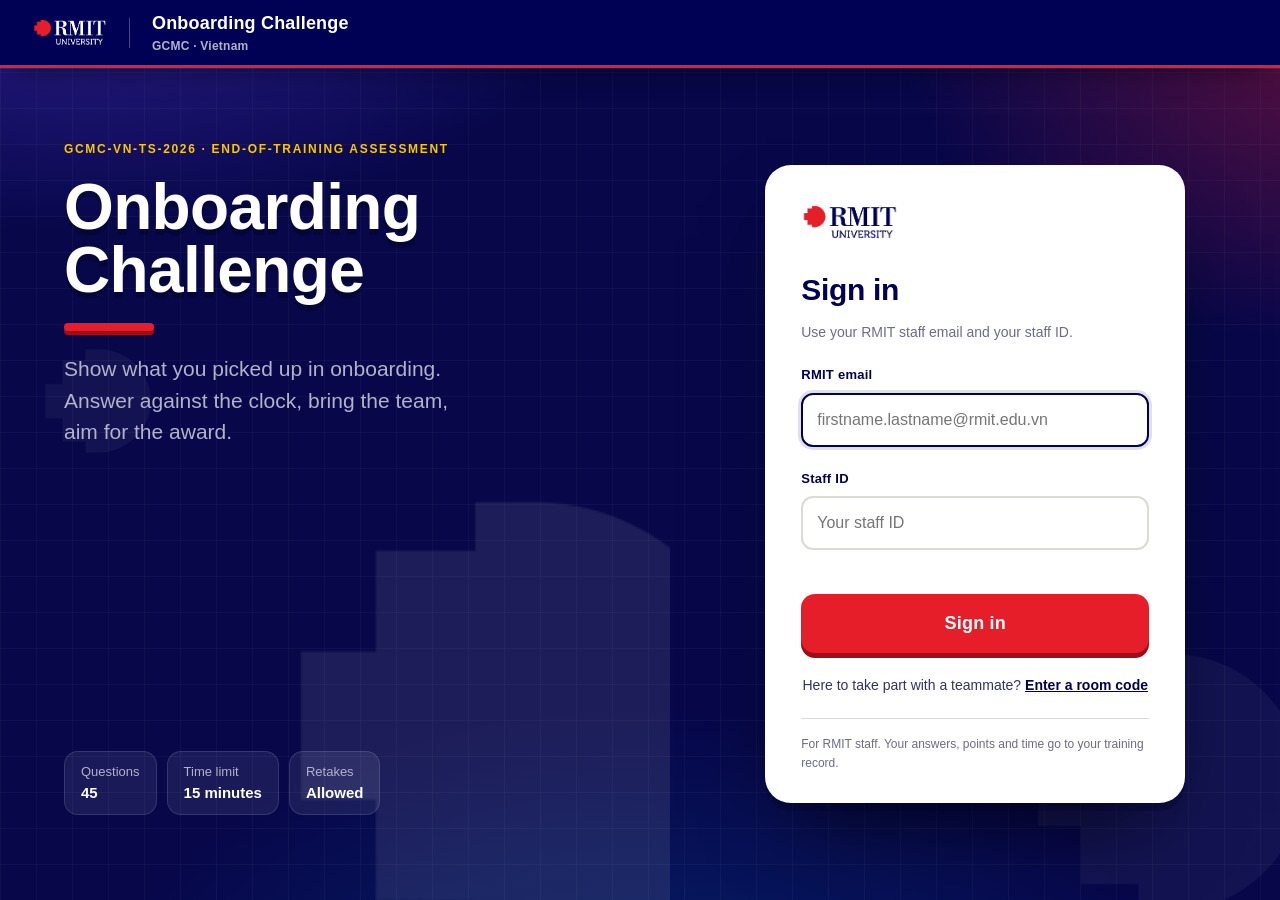
==== commit 5abc1ee3: "Streak boost on the meter, flat rolling score, and test wording instead of game wording From 3 right" ====
--- a/index.html
+++ b/index.html
@@ -29,7 +29,7 @@
         <div>
           <p class="eyebrow" id="loginCode">GCMC-VN-ONB-2026</p>
           <h1 id="loginTitle">Onboarding Challenge</h1>
-          <p class="lead">Show off everything you picked up in onboarding. Beat the clock, bring the team, chase the award.</p>
+          <p class="lead">Show what you picked up in onboarding. Answer against the clock, bring the team, aim for the award.</p>
         </div>
         <dl class="meta">
           <div><dt>Questions</dt><dd><b id="metaQ">30</b></dd></div>
@@ -40,7 +40,7 @@
       <div class="panel">
         <form id="loginForm" novalidate>
           <img class="logo" src="assets/rmit-logo.png" alt="RMIT University">
-          <h2>Player sign-in</h2>
+          <h2>Sign in</h2>
           <p class="hint">Use your RMIT staff email and your staff ID.</p>
           <div class="field">
             <label for="email">RMIT email</label>
@@ -56,8 +56,8 @@
             <p class="hint">We don't have your name on file yet. We'll remember it for next time.</p>
           </div>
           <p class="error-msg" id="loginError" role="alert"></p>
-          <button class="btn" type="submit" id="loginBtn">Let's play</button>
-          <p class="join-instead">Here to play along with a teammate? <a href="join">Enter a room code</a></p>
+          <button class="btn" type="submit" id="loginBtn">Sign in</button>
+          <p class="join-instead">Here to take part with a teammate? <a href="join">Enter a room code</a></p>
           <p class="fineprint">For RMIT staff. Your answers, points and time go to your training record.</p>
         </form>
       </div>
@@ -89,7 +89,7 @@
           <div class="card lobby-join">
             <button type="button" class="qr" id="lobbyQr" aria-label="Show the QR code bigger" title="Show it bigger"></button>
             <div class="lobby-how">
-              <p class="eyebrow">Play along</p>
+              <p class="eyebrow">Bring the team</p>
               <h2 id="lobbyTitle">Scan to join</h2>
               <p class="lobby-code"><span>Room code</span><b id="lobbyCode">·····</b></p>
               <p class="lobby-link"><span>No camera? Go to <a id="lobbyUrl" href="#" target="_blank" rel="noopener"></a></span><button type="button" class="copy-btn" id="lobbyCopy">Copy link</button></p>
@@ -102,7 +102,7 @@
         </section>
 
         <aside class="card start-card">
-          <p class="eyebrow">Your game</p>
+          <p class="eyebrow">Your test</p>
           <h2>Ready?</h2>
           <p class="start-note" id="startNote">The clock starts as soon as you do. Take your time with each one.</p>
           <button class="btn" id="startBtn"><span id="startLabel">Press start</span> <span aria-hidden="true">→</span></button>
@@ -178,66 +178,91 @@
       <aside class="side">
         <div class="timer" id="timer">
           <p class="eyebrow">Time remaining</p>
-          <div class="clock"><span class="digits" id="digits">10:00</span></div>
+          <div class="clock"><span class="digits" id="digits">10:00</span><button type="button" class="sound-btn" id="soundBtn" aria-pressed="true" aria-label="Sound"></button><button type="button" class="rules-btn" id="rulesBtn" aria-haspopup="dialog">Rules</button></div>
           <div class="t-track"><i id="tFill"></i></div>
           <p class="sub" id="timerSub">Submits automatically at 00:00</p>
+        </div>
+        <div class="card power-card" id="powerCard" hidden>
+          <div class="power-head"><p class="eyebrow">Powerups</p><span class="charges" id="powerCharges" role="img"></span></div>
+          <p class="power-run" id="powerRun"></p>
+          <div class="power-btns">
+            <button type="button" class="power" id="pwDouble"><span class="pw-ico x2" aria-hidden="true">×2</span><b>Double down</b><small></small></button>
+            <button type="button" class="power" id="pwGauge" aria-controls="gaugePick"><span class="pw-ico" data-icon="eye"></span><b>Gauge the room</b><small></small></button>
+            <button type="button" class="power" id="pwCall" aria-controls="callPick"><span class="pw-ico" data-icon="dice"></span><b>Bet on the team</b><small></small></button>
+          </div>
+          <div class="gauge-pick" id="gaugePick" hidden></div>
+          <div class="call-pick" id="callPick" hidden></div>
+          <p class="call-seen" id="callSeen" hidden></p>
+          <div class="gauge-seen" id="gaugeSeen" hidden></div>
+          <p class="power-note" id="powerNote" aria-live="polite"></p>
         </div>
         <div class="card players-card" id="playersCard" hidden>
           <p class="eyebrow">In the room</p>
           <ul class="players compact" id="playersList"></ul>
         </div>
-        <div class="card progress-card">
-          <p class="eyebrow">Answer sheet</p>
-          <p class="count" id="count">0 <small>of 30 answered</small></p>
-          <div class="bar-track"><div class="bar-fill" id="barFill"></div></div>
-        </div>
       </aside>
     </div>
   </section>
 
-  <!-- results -->
+  <!-- results: the end screen, like a game's (rank, stars, score, achievements, the room, skills, the answers) -->
   <section class="screen" id="scrResults" hidden>
     <div class="container results">
-      <!-- hero -->
-      <div class="res-hero">
+      <!-- hero: the rank emblem (from the meter), stars, the points and an accuracy ring, then the run -->
+      <div class="res-hero" id="resHero" data-tier="mid">
+        <div class="res-hero-top"><img class="res-logo" src="assets/rmit-logo-white.png" alt="RMIT University"><span class="res-level">Onboarding Challenge · <b id="resLevel">Test complete</b></span></div>
+        <div class="res-rank">
+          <div class="emblem" aria-hidden="true"><span class="emblem-rays"></span><span class="emblem-core" id="resEmblem"></span></div>
+          <div class="stars" id="resStars" role="img" aria-label="0 of 3 stars"><i></i><i></i><i></i></div>
+          <span class="rank-name" id="resZone">Too close to call</span>
+        </div>
         <div class="res-hero-text">
-          <p class="eyebrow">Game over</p>
+          <p class="eyebrow">Your results</p>
           <h1 id="resTitle">Congratulations.</h1>
           <p id="resMsg"></p>
-          <div class="res-tags"><span class="badge award" id="resBadge" hidden>🏆 Award</span><span class="zone-tag" id="resZone">Too close to call</span><span class="zone-tag bad" id="resCrit" hidden></span></div>
+          <div class="res-tags"><span class="badge award" id="resBadge" hidden>🏆 Award</span><span class="zone-tag bad" id="resCrit" hidden></span></div>
         </div>
         <div class="res-score">
-          <span class="pct"><span id="resPts">0</span><small id="resPtsUnit">points</small></span>
+          <div class="score-pts"><span id="resPts">0</span><small id="resPtsUnit">points</small></div>
+          <div class="ring" id="resRing"><svg viewBox="0 0 120 120" aria-hidden="true"><circle class="track" cx="60" cy="60" r="52"></circle><circle class="bar" cx="60" cy="60" r="52"></circle></svg><span class="ring-label"><b id="resAcc">0%</b><small>accuracy</small></span></div>
           <span class="of" id="resOf">0 of 30 correct</span>
+        </div>
+        <div class="res-run">
           <div class="res-strip" id="resStrip" aria-label="Every answer, in order"></div>
           <span class="strip-legend"><i class="ok"></i>Right <i class="no"></i>Wrong <i class="skip"></i>Skipped</span>
         </div>
       </div>
 
-      <!-- everyone in the room -->
+      <!-- achievements: what this run unlocked, and what's still locked -->
+      <div class="card ach-card" id="achCard" hidden>
+        <div class="card-head"><h2>Achievements</h2><span class="sub" id="achSub"></span></div>
+        <div class="ach-grid" id="achGrid"></div>
+      </div>
+
+      <!-- everyone in the room: a podium for the team, then the leaderboard -->
       <div class="card room-card" id="roomCard" hidden>
         <div class="card-head"><h2>The room</h2><span class="sub" id="roomSub"></span></div>
+        <div class="podium" id="podium" hidden></div>
         <div class="room-board" id="roomBoard"></div>
       </div>
 
       <!-- quick stats -->
       <div class="res-stats" id="resStats">
-        <div class="stat"><span class="k">Time used</span><span class="v" id="sTime">0:00</span><span class="s" id="sTimeSub"></span></div>
-        <div class="stat"><span class="k">Per question</span><span class="v" id="sAvg">0s</span><span class="s">average</span></div>
-        <div class="stat"><span class="k">Longest streak</span><span class="v" id="sStreak">0</span><span class="s">correct in a row</span></div>
-        <div class="stat"><span class="k">Categories aced</span><span class="v" id="sAced">0</span><span class="s" id="sAcedSub">of 0 with every answer right</span></div>
-      </div>
-
-      <!-- per category -->
+        <div class="stat"><span class="ico" data-icon="clock"></span><span class="k">Time used</span><span class="v" id="sTime">0:00</span><span class="s" id="sTimeSub"></span></div>
+        <div class="stat"><span class="ico" data-icon="zap"></span><span class="k">Per question</span><span class="v" id="sAvg">0s</span><span class="s">average</span></div>
+        <div class="stat"><span class="ico" data-icon="flame"></span><span class="k">Longest streak</span><span class="v" id="sStreak">0</span><span class="s">correct in a row</span></div>
+        <div class="stat"><span class="ico" data-icon="target"></span><span class="k">Categories aced</span><span class="v" id="sAced">0</span><span class="s" id="sAcedSub">of 0 with every answer right</span></div>
+      </div>
+
+      <!-- per category: skill bars -->
       <div class="res-grid" id="resGrid">
         <div class="card cat-card">
-          <div class="card-head"><h2>By category</h2><span class="sub">Right answers in each part of your onboarding</span></div>
+          <div class="card-head"><h2>Skills</h2><span class="sub">Right answers in each part of your onboarding</span></div>
           <div id="catList" class="cat-list"></div>
         </div>
         <div class="card insight-card">
-          <div class="insight best"><span class="k">Strongest</span><span class="v" id="bestCat">—</span><span class="s" id="bestSub"></span></div>
-          <div class="insight worst"><span class="k">Worth a refresher</span><span class="v" id="worstCat">—</span><span class="s" id="worstSub"></span></div>
-          <div class="insight who"><span class="k">Player</span><span class="v" id="sName">—</span><span class="s" id="sEmail">—</span><span class="s" id="sDate"></span></div>
+          <div class="insight best"><span class="ico" data-icon="trophy"></span><span class="k">Strongest</span><span class="v" id="bestCat">—</span><span class="s" id="bestSub"></span></div>
+          <div class="insight worst"><span class="ico" data-icon="book"></span><span class="k">Worth a refresher</span><span class="v" id="worstCat">—</span><span class="s" id="worstSub"></span></div>
+          <div class="insight who"><span class="ico" data-icon="user"></span><span class="k">Candidate</span><span class="v" id="sName">—</span><span class="s" id="sEmail">—</span><span class="s" id="sDate"></span></div>
         </div>
       </div>
 
@@ -252,11 +277,16 @@
         </div>
         <div id="reviewList"></div>
       </div>
-      <div class="res-actions"><button class="btn" id="retakeBtn" type="button">Retake the test</button><a class="btn navy" id="certBtn" href="certificate.html" target="_blank" rel="noopener">View your certificate ↗</a><button class="btn ghost" id="againBtn">Sign out</button></div>
+      <div class="res-actions"><button class="btn" id="retakeBtn" type="button">Retake the test <span aria-hidden="true">↻</span></button><a class="btn navy" id="certBtn" href="certificate.html" target="_blank" rel="noopener">View your certificate ↗</a><button class="btn ghost" id="againBtn">Sign out</button></div>
     </div>
   </section>
 
   <!-- the QR code, big enough to scan from across the room -->
+  <dialog class="rules-pop" id="rulesPop" aria-labelledby="rulesTitle">
+    <button type="button" class="qr-pop-close" id="rulesClose" aria-label="Close">×</button>
+    <div id="rulesBody"></div>
+  </dialog>
+
   <dialog class="qr-pop" id="qrPop" aria-labelledby="qrPopTitle">
     <div class="qr-pop-qr" id="qrPopQr"></div>
     <div class="qr-pop-info">
@@ -269,7 +299,8 @@
   </dialog>
 
   <!-- right or wrong, on the taker's screen -->
-  <div class="verdict" id="verdict" hidden aria-live="polite"><div class="verdict-card"><span class="verdict-mark" aria-hidden="true"></span><b id="verdictText"></b><span id="verdictPts"></span><small id="verdictNote"></small></div></div>
+  <div class="pfx" id="powerFx" hidden aria-live="polite"><div class="pfx-rays" aria-hidden="true"></div><div class="pfx-card"><span class="pfx-ico" id="pfxIco" aria-hidden="true"></span><p class="pfx-kicker" id="pfxKicker"></p><b class="pfx-title" id="pfxTitle"></b><div class="pfx-big" id="pfxBig"></div><small class="pfx-sub" id="pfxSub"></small></div></div>
+  <div class="verdict" id="verdict" hidden aria-live="polite"><div class="verdict-card"><span class="verdict-mark" aria-hidden="true"></span><p class="verdict-kicker" id="verdictKicker"></p><b id="verdictText"></b><span id="verdictPts"></span><div class="verdict-chips" id="verdictChips"></div><small id="verdictNote"></small></div></div>
 
   <canvas id="confetti" hidden></canvas>
 
--- a/assets/styles.css
+++ b/assets/styles.css
@@ -224,18 +224,11 @@
 .timer.warn .sub { color: #ffe1e3; }
 .timer.critical .digits { animation: pulse 1s steps(2, start) infinite; }
 @keyframes pulse { 50% { opacity: 0.45; } }
-.progress-card { padding: 24px 26px; }
-.progress-card .count { font-family: var(--display); font-size: 30px; color: var(--ink); margin-top: 6px; }
-.progress-card .count small { font-size: 16px; color: var(--muted); font-family: var(--text); font-weight: 400; }
-.bar-track { height: 8px; background: var(--grey); border-radius: 999px; margin: 14px 0 18px; overflow: hidden; }
-.bar-fill { height: 100%; background: var(--navy); width: 0; transition: width 0.4s ease; }
 .dots { display: grid; grid-template-columns: repeat(10, 1fr); gap: 6px; }
 .dots span { aspect-ratio: 1; border-radius: 2px; background: var(--grey); }
 .dots span.done { background: var(--navy); }
 .dots span.skipped { background: var(--navy-30); }
 .dots span.current { background: #fff; box-shadow: inset 0 0 0 2px var(--red); }
-.progress-card .legend { display: flex; gap: 14px; margin-top: 14px; font-size: 12px; color: var(--muted); }
-.progress-card .legend i { display: inline-block; width: 10px; height: 10px; border-radius: 2px; margin-right: 6px; vertical-align: -1px; }
 .side .note { font-size: 12px; color: var(--muted); padding: 0 4px; line-height: 1.5; }
 
 /* ---------- results ---------- */
@@ -400,12 +393,7 @@
 .timer .digits { font-size: 64px; }
 .timer .clock { margin-top: 10px; }
 .t-track { margin-top: 14px; }
-.progress-card { padding: 20px 26px 18px; }
-.progress-card .count { font-size: 26px; margin-top: 2px; }
-.progress-card .bar-track { margin: 10px 0 4px; }
 .dots span { height: 22px; }
-.progress-card .legend { margin-top: 12px; }
-.progress-card .note { font-size: 11px; color: var(--muted); margin-top: 10px; padding-top: 10px; border-top: 1px solid var(--line); line-height: 1.45; }
 
 /* ---------- critical questions ---------- */
 .crit-chip { display: inline-block; background: var(--red); color: #fff; font-size: 10px; font-weight: 700; letter-spacing: 0.14em; text-transform: uppercase; padding: 3px 7px; border-radius: 2px; vertical-align: 2px; }
@@ -421,11 +409,7 @@
 .dots span[data-crit] { position: relative; }
 .dots span[data-crit]::after { content: ""; position: absolute; top: 2px; right: 2px; width: 5px; height: 5px; border-radius: 50%; background: var(--red); }
 .dots span.done[data-crit]::after { background: #fac800; }
-.progress-card .legend .lg-crit i { width: 6px; height: 6px; border-radius: 50%; background: var(--red); vertical-align: 1px; }
-
-.side .progress-card { flex: none; display: flex; flex-direction: column; }
-.side .progress-card .note { margin-top: auto; }
-.side .progress-card .legend { margin-bottom: 12px; flex-wrap: wrap; row-gap: 6px; }
+
 
 /* ---------- how many to pick: single (round, one), multi (square ticks, all that apply), match (A → B) ---------- */
 .pick-how { display: flex; align-items: center; gap: 10px; margin: -12px 0 18px; font-size: 14px; color: var(--muted); }
@@ -597,6 +581,53 @@
 .pstat.no { background: #fdecec; color: var(--red-dark); }
 .delta { font-size: 13px; }
 .ptotal { min-width: 34px; text-align: right; font-family: var(--display); font-size: 16px; color: var(--ink); font-variant-numeric: tabular-nums; }
+
+/* powerups (the taker, with the team in): charges from runs of right answers, spent on the question on screen */
+.power-card { padding: 18px 20px 16px; display: grid; gap: 10px; }
+.power-head { display: flex; align-items: center; justify-content: space-between; }
+.charges { display: flex; gap: 6px; }
+.charges i { width: 22px; height: 22px; border-radius: 50%; border: 2px dashed var(--navy-30); display: grid; place-items: center; font-style: normal; font-size: 12px; line-height: 1; color: transparent; }
+.charges i::before { content: "⚡"; }
+.charges i.on { border: 2px solid #caa200; background: var(--yellow); color: var(--navy); box-shadow: 0 0 0 3px rgba(250, 200, 0, 0.22); animation: pop 0.45s cubic-bezier(.2, 1.4, .4, 1) both; }
+.power-run { font-size: 12px; color: var(--muted); line-height: 1.4; }
+.power-btns { display: grid; gap: 6px; }
+.power { display: grid; grid-template-columns: auto minmax(0, 1fr); align-items: baseline; gap: 10px; text-align: left; padding: 9px 12px; border-radius: 10px; border: 1.5px solid var(--line); background: #fff; color: var(--ink); transition: border-color 0.12s, background 0.12s, transform 0.05s; }
+.power b { font-family: var(--display); font-size: 14px; line-height: 1.2; }
+.power small { font-size: 11px; line-height: 1.35; color: var(--muted); text-align: right; }
+.power:hover:not(:disabled) { border-color: var(--navy); }
+.power:active:not(:disabled) { transform: translateY(1px); }
+.power:disabled { cursor: not-allowed; opacity: 0.5; }
+.power[aria-expanded="true"] { border-color: var(--navy); box-shadow: inset 0 0 0 1px var(--navy); }
+.power.armed { border-color: var(--red); background: #fff5f5; box-shadow: inset 0 0 0 1px var(--red); }
+.power.armed small { color: var(--red-dark); font-weight: 700; }
+.power.on { opacity: 1; border-color: #caa200; background: #fff9dc; }
+.power.on small { color: #7a5d00; }
+.gauge-pick { display: flex; flex-wrap: wrap; gap: 6px; align-items: center; }
+.gauge-pick p { width: 100%; font-size: 12px; color: var(--muted); }
+.gauge-who { display: inline-flex; align-items: center; gap: 6px; padding: 3px 10px 3px 3px; border-radius: 999px; border: 1.5px solid var(--line); background: #fff; font-size: 13px; font-weight: 700; color: var(--ink); }
+.gauge-who:hover { border-color: var(--c); }
+.gauge-who .avatar { display: grid; place-items: center; width: 24px; height: 24px; border-radius: 50%; background: var(--c); color: #fff; font-family: var(--display); font-size: 12px; line-height: 1; }
+.gauge-seen { display: grid; grid-template-columns: 30px minmax(0, 1fr); gap: 10px; align-items: start; padding: 10px 12px; border-radius: 10px; background: color-mix(in srgb, var(--c) 9%, #fff); border: 1.5px solid color-mix(in srgb, var(--c) 45%, #fff); font-size: 13px; color: var(--ink); line-height: 1.4; }
+.gauge-seen .avatar { display: grid; place-items: center; width: 30px; height: 30px; border-radius: 50%; background: var(--c); color: #fff; font-family: var(--display); font-size: 14px; line-height: 1; }
+.gauge-pairs { list-style: none; margin: 6px 0 0; padding: 0; display: grid; gap: 3px; }
+.gauge-pairs li { display: grid; grid-template-columns: minmax(0, 1fr) auto minmax(0, 1fr); gap: 6px; font-size: 12px; }
+.gauge-pairs li span:first-child { font-weight: 700; }
+.gauge-pairs .none { color: var(--muted); }
+.gauge-seen small { display: block; margin-top: 2px; font-size: 11px; color: var(--muted); }
+.call-pick { display: grid; gap: 8px; }
+.call-pick p { font-size: 12px; color: var(--muted); }
+.call-pick .call-odds b { color: var(--ink); }
+.call-nums { display: flex; flex-wrap: wrap; gap: 6px; }
+.call-nums button { min-width: 38px; height: 38px; padding: 0 10px; border-radius: 10px; border: 1.5px solid var(--line); background: #fff; font-family: var(--display); font-size: 16px; color: var(--ink); }
+.call-nums button:hover { border-color: var(--navy); }
+.call-seen { padding: 10px 12px; border-radius: 10px; background: #fff9dc; border: 1.5px solid #f0d77a; font-size: 13px; color: var(--ink); line-height: 1.4; }
+.call-chip { display: inline-block; margin: 0 4px 5px 0; padding: 4px 9px; border-radius: 999px; background: var(--navy); color: #fff; font-size: 11px; letter-spacing: 0.06em; }
+.power-note { font-size: 12px; font-weight: 700; color: var(--red-dark); }
+.power-note:empty { display: none; }
+/* on the question: the gauged teammate's pick, and a doubled question */
+.opt { position: relative; }
+.opt .peek { position: absolute; top: -9px; right: -9px; width: 24px; height: 24px; border-radius: 50%; display: grid; place-items: center; background: var(--c); color: #fff; font-family: var(--display); font-size: 12px; line-height: 1; border: 2px solid #fff; box-shadow: 0 2px 6px rgba(0, 0, 40, 0.25); animation: pop 0.45s cubic-bezier(.2, 1.4, .4, 1) both; }
+.dbl-chip { display: inline-block; margin-bottom: 5px; padding: 4px 9px; border-radius: 999px; background: var(--yellow); color: var(--navy); font-size: 11px; letter-spacing: 0.06em; }
 
 /* the answer on show: the clock stops, the right option lights up, and only the taker can move on */
 .timer.paused { background: var(--navy-75); }
@@ -704,7 +735,7 @@
   .test > .meter-card { order: 0; margin: -6px 0 -4px; }
   .test > .side > .timer { order: 1; position: sticky; top: 76px; z-index: 12; }
   .test > main { order: 2; }
-  .test > .side > .progress-card { order: 3; }
+  .test > .side > .power-card { order: 2; }
   .timer { display: flex; flex-wrap: wrap; align-items: center; column-gap: 14px; padding: 12px 18px 12px; }
   .timer .eyebrow { order: 1; }
   .timer .sub { order: 2; margin: 0 0 0 auto; font-size: 12px; text-align: right; }
@@ -818,7 +849,6 @@
   .q-actions .status:empty, .q-actions .status .kbd { display: none; }
   .q-actions .status.preview-res { justify-content: flex-start; }
 
-  .progress-card { padding: 18px 18px 16px; }
   .dots { grid-template-columns: repeat(10, 1fr); gap: 5px; }
 
   /* results */
@@ -863,7 +893,6 @@
 }
 @media (max-width: 860px) {
   .test > .side > .players-card { order: 3; }
-  .test > .side > .progress-card { order: 4; }
 }
 @media (max-width: 640px) {
   .qr { width: min(240px, 70vw); }
@@ -885,7 +914,7 @@
 
 /* ---------- the team's screen: answers only (everything else is on the taker's screen); typing a room code ---------- */
 html.joiner .test { grid-template-columns: minmax(0, 1fr); max-width: 820px; margin: 0 auto; gap: 16px; }
-html.joiner .test > .meter-card, html.joiner .players-card, html.joiner .progress-card { display: none !important; }
+html.joiner .test > .meter-card, html.joiner .players-card { display: none !important; }
 html.joiner .test > .side { display: contents; }
 html.joiner .test > .side > .timer { order: 1; position: sticky; top: 76px; z-index: 12; display: flex; flex-wrap: wrap; align-items: center; column-gap: 14px; padding: 12px 18px; }
 html.joiner .test > main { order: 2; }
@@ -1046,6 +1075,28 @@
 button.qr { border: 0; cursor: zoom-in; position: relative; transition: transform 0.15s; }
 button.qr:hover { transform: scale(1.03); }
 button.qr::after { content: ""; position: absolute; right: -6px; bottom: -6px; width: 26px; height: 26px; border-radius: 50%; background: var(--yellow) no-repeat center / 14px url("data:image/svg+xml,%3Csvg xmlns='http://www.w3.org/2000/svg' viewBox='0 0 16 16' fill='none' stroke='%23000054' stroke-width='2' stroke-linecap='round'%3E%3Ccircle cx='7' cy='7' r='4.5'/%3E%3Cpath d='M10.5 10.5 14 14M7 5v4M5 7h4'/%3E%3C/svg%3E"); box-shadow: 0 2px 6px rgba(0, 0, 0, 0.3); }
+/* the rules, during the test (the Rules button on the timer) */
+.rules-btn { position: absolute; top: 18px; right: 18px; z-index: 1; padding: 4px 12px; border-radius: 999px; border: 1.5px solid rgba(255, 255, 255, 0.4); background: transparent; color: #fff; font-size: 12px; font-weight: 700; letter-spacing: 0.04em; }
+.rules-btn:hover { background: rgba(255, 255, 255, 0.12); border-color: #fff; }
+html.preview .rules-btn { display: none; }
+@media (max-width: 860px) { .rules-btn { position: static; margin-left: auto; } }
+.rules-pop { border: 0; border-radius: 14px; padding: 30px 34px 28px; width: min(760px, calc(100vw - 32px)); max-height: calc(100vh - 32px); overflow: auto; background: #fff; color: var(--body); box-shadow: 0 30px 80px -20px rgba(0, 0, 40, 0.6); }
+.rules-pop[open] { animation: rise 0.25s ease both; }
+.rules-pop::backdrop { background: rgba(0, 0, 40, 0.72); backdrop-filter: blur(3px); }
+.rules-pop h2 { font-size: 26px; margin-bottom: 14px; padding-right: 40px; }
+.rules-sub { font-family: var(--text); font-size: 11px; font-weight: 700; letter-spacing: 0.16em; text-transform: uppercase; color: var(--red); margin: 22px 0 10px; }
+.rules-list { list-style: none; margin: 0; padding: 0; display: grid; gap: 8px; font-size: 15px; line-height: 1.45; }
+.rules-list li { padding-left: 16px; position: relative; }
+.rules-list li::before { content: ""; position: absolute; left: 0; top: 0.6em; width: 6px; height: 6px; border-radius: 50%; background: var(--red); }
+.rules-list b { color: var(--ink); }
+.rules-pts { display: grid; grid-template-columns: minmax(0, 1fr) minmax(0, 1fr); gap: 14px 40px; margin-top: 22px; padding-top: 20px; border-top: 1px solid var(--line); }
+.rules-fine { margin-top: 12px; font-size: 12px; color: var(--muted); }
+.pts-powers { grid-column: 1 / -1; padding-top: 4px; border-top: 1px solid var(--line); }
+.pts-powers .rules-list { font-size: 14px; }
+@media (max-width: 720px) {
+  .rules-pop { padding: 24px 18px 20px; }
+  .rules-pts { grid-template-columns: minmax(0, 1fr); }
+}
 .qr-pop { border: 0; border-radius: 14px; padding: 36px; background: #fff; color: var(--body); max-width: calc(100vw - 32px); max-height: calc(100vh - 32px); box-shadow: 0 30px 80px -20px rgba(0, 0, 40, 0.6); }
 .qr-pop[open] { display: flex; align-items: center; gap: 40px; animation: rise 0.25s ease both; }
 .qr-pop::backdrop { background: rgba(0, 0, 40, 0.72); backdrop-filter: blur(3px); }
@@ -1162,9 +1213,33 @@
 .player { box-shadow: 0 3px 0 rgba(0, 0, 84, 0.08); }
 
 /* the test: the meter gets its own card; the timer is the scoreboard; answers are coloured tiles */
-.test > .meter-card { background: #fff; border-radius: 24px; padding: 4px 18px 0; margin: 0; box-shadow: 0 7px 0 var(--edge), 0 30px 60px -30px rgba(0, 0, 0, 0.65); }
-.meter-card .meter-face .brandmark { left: 6px; top: 14px; }
-.meter-card .meter-face .lamp { right: 6px; top: 14px; }
+/* the meter floats on the arena: no box, just a soft glow from its centre, which flashes green or red with each answer */
+.test > .meter-card { background: none; border: 0; box-shadow: none; padding: 4px 18px 0; margin: 0; position: relative; isolation: isolate; }
+.test > .meter-card::before, .test > .meter-card::after {
+  content: ""; position: absolute; left: 0; right: 0; top: 50%; height: 170%; transform: translateY(-50%); z-index: -1; pointer-events: none;
+}
+.test > .meter-card::before { background: radial-gradient(closest-side, rgba(104, 80, 255, 0.55), rgba(64, 44, 210, 0.3) 45%, rgba(30, 20, 150, 0.1) 75%, rgba(20, 12, 120, 0) 100%); }
+.test > .meter-card::after { opacity: 0; }
+.test > .meter-card.flash-ok::after { background: radial-gradient(closest-side, rgba(52, 215, 123, 0.7), rgba(52, 215, 123, 0.28) 45%, rgba(52, 215, 123, 0) 100%); animation: meter-flash 1.4s ease-out both; }
+.test > .meter-card.flash-no::after { background: radial-gradient(closest-side, rgba(255, 70, 82, 0.7), rgba(255, 70, 82, 0.28) 45%, rgba(255, 70, 82, 0) 100%); animation: meter-flash 1.4s ease-out both; }
+@keyframes meter-flash { 0% { opacity: 0; } 16% { opacity: 1; } 100% { opacity: 0; } }
+/* in the award zone the glow turns purple and breathes; arriving there flashes it bright, and a big bounce gives the meter a shake */
+.test > .meter-card::before { transition: filter 0.6s; }
+.test > .meter-card.in-award::before { background: radial-gradient(closest-side, rgba(180, 90, 255, 0.62), rgba(122, 31, 214, 0.34) 45%, rgba(80, 20, 170, 0.12) 75%, rgba(60, 12, 140, 0) 100%); animation: meter-breathe 2.4s ease-in-out infinite; }
+.test > .meter-card.award-hit::after { background: radial-gradient(closest-side, rgba(236, 210, 255, 0.95), rgba(164, 69, 255, 0.55) 40%, rgba(164, 69, 255, 0) 100%); animation: meter-flash 1.8s ease-out both; }
+.test > .meter-card.award-hit canvas { animation: meter-pop 0.7s cubic-bezier(.2, 1.6, .4, 1) both; }
+.test > .meter-card.jolt canvas { animation: meter-jolt 0.5s ease-out both; }
+@keyframes meter-breathe { 0%, 100% { opacity: 0.85; transform: translateY(-50%) scale(1); } 50% { opacity: 1; transform: translateY(-50%) scale(1.06); } }
+@keyframes meter-pop { 0% { transform: scale(1); } 35% { transform: scale(1.035); } 100% { transform: scale(1); } }
+@keyframes meter-jolt { 0% { transform: none; } 15% { transform: translate(-3px, 1px) rotate(-0.4deg); } 35% { transform: translate(3px, -1px) rotate(0.35deg); } 55% { transform: translate(-2px, 0) rotate(-0.2deg); } 75% { transform: translate(1px, 0); } 100% { transform: none; } }
+@media (prefers-reduced-motion: reduce) { .test > .meter-card.in-award::before, .test > .meter-card.award-hit canvas, .test > .meter-card.jolt canvas { animation: none; } }
+/* the question and the side cards sit above the glow (it spills under them, never over them) */
+.test > main { position: relative; }
+:where(.test > .side > .card, .test > .side > .timer) { position: relative; }
+.meter-card .meter-face .brandmark { left: 6px; top: 14px; color: rgba(255, 255, 255, 0.55); }
+.meter-card .meter-face .lamp { right: 6px; top: 14px; color: rgba(255, 255, 255, 0.55); }
+.meter-card .meter-face .lamp i { background: rgba(255, 255, 255, 0.18); box-shadow: inset 0 1px 1px rgba(0, 0, 0, 0.4); }
+.meter-card .meter-face .lamp.on i { background: var(--red); box-shadow: 0 0 10px 2px rgba(230, 30, 42, 0.7); }
 .timer { border-radius: 22px; background: linear-gradient(135deg, #2f22b8, #000054 70%); box-shadow: 0 7px 0 #00002a, 0 24px 40px -24px rgba(80, 60, 255, 0.8); }
 .timer .digits { font-family: var(--display); }
 .timer.warn { background: linear-gradient(135deg, #ff4a52, var(--red) 70%); box-shadow: 0 7px 0 #9c0f18; }
@@ -1176,8 +1251,6 @@
 .q-no span { font-size: 44px; }
 .crit-notice { border-radius: 14px; }
 .crit-notice b::before { content: "⚡ "; }
-.bar-track { height: 10px; }
-.bar-fill { background: linear-gradient(90deg, var(--red), #ff6a3d); border-radius: 999px; }
 
 .options { gap: 14px; }
 .options .opt:nth-child(6n + 1) { --k: #e61e2a; }
@@ -1223,7 +1296,362 @@
   .login .hero h1 { font-size: 38px; }
   .card, .brief .card { border-radius: 18px; }
   .res-hero h1 { font-size: 30px; }
-  .test > .meter-card { padding: 2px 8px 0; border-radius: 20px; }
+  .test > .meter-card { padding: 2px 8px 0; }
   body::before { width: 180px; height: 176px; }
 }
 @media (prefers-reduced-motion: reduce) { body::before, body::after { animation: none; } }
+
+/* ============================================================================================
+   Results: the end screen, like a game's. The rank (where the meter ended) as an emblem with up to three stars, the
+   points and an accuracy ring, a replay of every answer, achievements, a podium for the room and skill bars.
+   RMIT red, navy and yellow, Museo, the logo and the pixel. The tier colour (--tier) follows the rank.
+   ============================================================================================ */
+.res-hero {
+  --tier: #ffd23f; --tier2: #e39a00;
+  grid-template-columns: 210px minmax(0, 1fr) auto; grid-template-areas: "top top top" "rank text score" "run run run";
+  gap: 22px 40px; padding: 26px 40px 30px; isolation: isolate;
+}
+.res-hero[data-tier="award"] { --tier: #cf96ff; --tier2: #7a1fd6; }
+.res-hero[data-tier="good"] { --tier: #34d77b; --tier2: #12a150; }
+.res-hero[data-tier="low"] { --tier: #ff5a61; --tier2: #b8141e; }
+/* a glow in the tier colour behind the emblem */
+.res-hero::before { content: ""; position: absolute; left: -120px; top: -60px; width: 520px; height: 520px; z-index: -1; pointer-events: none; background: radial-gradient(closest-side, color-mix(in srgb, var(--tier) 42%, transparent), transparent); }
+.res-hero-top { grid-area: top; display: flex; align-items: center; justify-content: space-between; gap: 16px; }
+.res-logo { display: block; height: 32px; width: auto; }
+.res-level { font-size: 12px; font-weight: 700; letter-spacing: 0.16em; text-transform: uppercase; color: rgba(255, 255, 255, 0.7); text-align: right; }
+.res-level b { color: var(--tier); }
+
+/* the rank: a hexagon emblem on a slow sunburst, stars, and the zone's name */
+.res-rank { grid-area: rank; display: grid; justify-items: center; gap: 14px; }
+.emblem { position: relative; width: 168px; height: 168px; display: grid; place-items: center; filter: drop-shadow(0 8px 0 rgba(0, 0, 40, 0.35)); }
+.emblem-rays {
+  position: absolute; inset: -30px; border-radius: 50%;
+  background: repeating-conic-gradient(from 0deg, color-mix(in srgb, var(--tier) 42%, transparent) 0deg 7deg, transparent 7deg 18deg);
+  -webkit-mask: radial-gradient(closest-side, #000 45%, transparent 100%); mask: radial-gradient(closest-side, #000 45%, transparent 100%);
+  animation: res-spin 26s linear infinite;
+}
+.res-hero[data-tier="mid"] .emblem-rays, .res-hero[data-tier="low"] .emblem-rays { opacity: 0.45; }
+.emblem-core {
+  position: relative; width: 148px; height: 148px; display: grid; place-items: center; color: #fff;
+  clip-path: polygon(50% 0, 93.3% 25%, 93.3% 75%, 50% 100%, 6.7% 75%, 6.7% 25%);
+  background: linear-gradient(160deg, var(--tier), var(--tier2));
+  animation: emblem-in 0.9s cubic-bezier(0.2, 1.3, 0.4, 1) 0.15s both;
+}
+.emblem-core::before { content: ""; position: absolute; inset: 9px; clip-path: inherit; background: linear-gradient(160deg, rgba(255, 255, 255, 0.34), rgba(255, 255, 255, 0) 55%); border: 0; }
+.emblem-core svg { position: relative; z-index: 1; width: 70px; height: 70px; filter: drop-shadow(0 4px 0 rgba(0, 0, 40, 0.28)); }
+@keyframes emblem-in { 0% { transform: scale(0.2) rotate(-200deg); opacity: 0; } 70% { transform: scale(1.08) rotate(8deg); opacity: 1; } 100% { transform: none; } }
+@keyframes res-spin { to { transform: rotate(360deg); } }
+.stars { display: flex; align-items: flex-end; gap: 8px; }
+.stars i { width: 34px; height: 34px; background: rgba(255, 255, 255, 0.16); clip-path: polygon(50% 0%, 61% 35%, 98% 35%, 68% 57%, 79% 91%, 50% 70%, 21% 91%, 32% 57%, 2% 35%, 39% 35%); }
+.stars i:nth-child(2) { width: 44px; height: 44px; margin-bottom: 6px; }
+.stars i.on { background: linear-gradient(160deg, #fff1a8, #fac800 50%, #e39a00); animation: star-pop 0.55s cubic-bezier(0.2, 1.6, 0.4, 1) both; animation-delay: var(--d, 0s); }
+@keyframes star-pop { 0% { transform: scale(0) rotate(-90deg); } 60% { transform: scale(1.35) rotate(10deg); } 100% { transform: none; } }
+.rank-name { font-family: var(--display); font-size: 17px; line-height: 1.2; color: #fff; text-align: center; padding: 7px 16px; border-radius: 999px; background: rgba(255, 255, 255, 0.1); border: 1.5px solid color-mix(in srgb, var(--tier) 65%, transparent); }
+
+.res-hero-text { grid-area: text; position: relative; }
+.res-hero h1 { margin-top: 8px; text-shadow: 0 4px 0 rgba(0, 0, 0, 0.25); }
+
+/* the score: the points counting up, and an accuracy ring filling */
+.res-score { grid-area: score; justify-items: center; gap: 12px; }
+.score-pts { display: flex; align-items: baseline; gap: 8px; font-family: var(--display); font-size: 92px; line-height: 0.9; letter-spacing: -0.03em; font-variant-numeric: tabular-nums; text-shadow: 0 6px 0 rgba(0, 0, 0, 0.3); }
+.score-pts small { font-size: 22px; letter-spacing: 0; color: rgba(255, 255, 255, 0.72); text-shadow: none; }
+.ring { position: relative; width: 132px; height: 132px; }
+.ring svg { display: block; width: 100%; height: 100%; transform: rotate(-90deg); }
+.ring circle { fill: none; stroke-width: 12; }
+.ring .track { stroke: rgba(255, 255, 255, 0.14); }
+.ring .bar { stroke: var(--tier); stroke-linecap: round; stroke-dasharray: 326.73; stroke-dashoffset: calc(326.73 * (1 - var(--acc, 0))); transition: stroke-dashoffset 1.4s cubic-bezier(0.2, 0.8, 0.2, 1) 0.45s; filter: drop-shadow(0 0 6px var(--tier)); }
+.ring-label { position: absolute; inset: 0; display: grid; place-content: center; text-align: center; line-height: 1.1; }
+.ring-label b { font-family: var(--display); font-size: 30px; font-variant-numeric: tabular-nums; }
+.ring-label small { font-size: 10px; font-weight: 700; letter-spacing: 0.14em; text-transform: uppercase; color: rgba(255, 255, 255, 0.65); }
+.res-score .of { font-size: 14px; line-height: 1.4; text-align: center; max-width: 30ch; color: rgba(255, 255, 255, 0.82); }
+
+/* the run: every answer, in order */
+.res-run { grid-area: run; display: grid; gap: 8px; position: relative; }
+.res-run .res-strip { margin-top: 0; height: 30px; }
+
+/* achievements: unlocked in gold, locked ones faded with a padlock */
+.ach-card { background: linear-gradient(135deg, #22178f, #000054 72%); color: #fff; box-shadow: 0 7px 0 #00002a, 0 30px 60px -28px rgba(80, 60, 255, 0.6); }
+.ach-card .card-head h2 { color: #fff; }
+.ach-card .card-head .sub { color: rgba(255, 255, 255, 0.65); }
+.ach-card .card-head .sub b { color: var(--yellow); }
+.ach-grid { display: grid; grid-template-columns: repeat(auto-fill, minmax(190px, 1fr)); gap: 12px; }
+.ach {
+  position: relative; overflow: hidden; display: grid; grid-template-columns: 44px minmax(0, 1fr); column-gap: 12px; align-items: center;
+  padding: 12px 14px; border-radius: 16px; background: rgba(255, 255, 255, 0.06); border: 1.5px solid rgba(255, 255, 255, 0.1);
+  animation: ach-in 0.5s cubic-bezier(0.2, 1.3, 0.4, 1) both; animation-delay: var(--d, 0s);
+}
+.ach-ico { grid-row: span 2; width: 44px; height: 44px; border-radius: 12px; display: grid; place-items: center; background: rgba(255, 255, 255, 0.08); color: rgba(255, 255, 255, 0.4); }
+.ach-ico svg { width: 23px; height: 23px; }
+.ach b { font-family: var(--display); font-size: 15px; line-height: 1.2; color: rgba(255, 255, 255, 0.6); }
+.ach small { font-size: 12px; line-height: 1.3; color: rgba(255, 255, 255, 0.5); }
+.ach-lock { position: absolute; top: 9px; right: 10px; color: rgba(255, 255, 255, 0.35); }
+.ach-lock svg { width: 14px; height: 14px; display: block; }
+.ach.on { background: linear-gradient(135deg, rgba(250, 200, 0, 0.2), rgba(230, 30, 42, 0.16)); border-color: rgba(250, 200, 0, 0.55); box-shadow: 0 4px 0 rgba(0, 0, 0, 0.25); }
+.ach.on .ach-ico { background: linear-gradient(160deg, #fff1a8, #fac800 50%, #e39a00); color: var(--navy); box-shadow: 0 3px 0 #9a6b00; }
+.ach.on b { color: #fff; }
+.ach.on small { color: rgba(255, 255, 255, 0.82); }
+.ach.on::after { content: ""; position: absolute; top: 0; bottom: 0; left: -60%; width: 40%; background: linear-gradient(100deg, transparent, rgba(255, 255, 255, 0.38), transparent); transform: skewX(-20deg); animation: ach-shine 1.1s ease both; animation-delay: calc(var(--d, 0s) + 0.35s); }
+@keyframes ach-in { from { opacity: 0; transform: translateY(14px) scale(0.9); } to { opacity: 1; transform: none; } }
+@keyframes ach-shine { to { left: 130%; } }
+
+/* stats: game HUD tiles, each with its icon */
+.res-stats .stat { grid-template-columns: 46px minmax(0, 1fr); column-gap: 14px; align-items: center; }
+.stat .ico, .insight .ico { grid-row: span 3; width: 46px; height: 46px; border-radius: 14px; display: grid; place-items: center; color: #fff; background: var(--red); box-shadow: 0 3px 0 rgba(0, 0, 40, 0.25); }
+.stat .ico svg, .insight .ico svg { width: 23px; height: 23px; }
+.res-stats .stat:nth-child(2) .ico { background: linear-gradient(160deg, #4a3be0, #2f22b8); }
+.res-stats .stat:nth-child(3) .ico { background: linear-gradient(160deg, #ff8a3d, #e61e2a); }
+.res-stats .stat:nth-child(4) .ico { background: linear-gradient(160deg, #34d77b, #12a150); }
+.res-stats .stat .v { line-height: 1.1; }
+
+/* skills: bars that fill with a level beside them */
+.cat-row { grid-template-columns: 150px minmax(0, 1fr) 104px; }
+.cat-row .track { height: 18px; border-radius: 999px; background: #eceef4; box-shadow: inset 0 2px 3px rgba(0, 0, 40, 0.12); }
+.cat-row .fill { position: relative; overflow: hidden; border-radius: 999px; background: linear-gradient(90deg, #4a3be0, #000054); }
+.cat-row .fill.max { background: linear-gradient(90deg, #34d77b, #12a150); }
+.cat-row .fill.mid { background: linear-gradient(90deg, #ffd23f, #e39a00); }
+.cat-row .fill.low { background: linear-gradient(90deg, #ff7a80, #e61e2a); }
+.cat-row .fill::after { content: ""; position: absolute; inset: 0; background: repeating-linear-gradient(-45deg, rgba(255, 255, 255, 0.16) 0 8px, transparent 8px 16px); animation: res-stripes 1.2s linear infinite; }
+@keyframes res-stripes { to { background-position: 22.6px 0; } }
+.cat-row .num small { font-size: 10px; font-weight: 700; letter-spacing: 0.1em; text-transform: uppercase; }
+.cat-row .num small.max { color: var(--ok); }
+.cat-row .num small.strong { color: #2f22b8; }
+.cat-row .num small.mid { color: #a86f00; }
+.cat-row .num small.low { color: var(--red-dark); }
+.insight { grid-template-columns: 46px minmax(0, 1fr); column-gap: 14px; align-items: center; }
+.insight .ico { grid-row: span 4; align-self: start; }
+.insight.best .ico { background: linear-gradient(160deg, #fff1a8, #fac800 50%, #e39a00); color: var(--navy); box-shadow: 0 3px 0 #9a6b00; }
+.insight.worst .ico { background: linear-gradient(160deg, #ff7a80, #e61e2a); }
+.insight.who .ico { background: linear-gradient(160deg, #4a3be0, #000054); }
+
+/* the room: a podium for the team's top three, then the leaderboard */
+.podium { display: flex; align-items: flex-end; justify-content: center; gap: 14px; margin: 4px 0 20px; padding-top: 8px; }
+.pod { --c: var(--navy); display: grid; justify-items: center; gap: 6px; width: 150px; min-width: 0; }
+.pod .avatar { display: grid; place-items: center; width: 58px; height: 58px; border-radius: 50%; background: var(--c); color: #fff; font-family: var(--display); font-size: 24px; line-height: 1; box-shadow: 0 0 0 4px #fff, 0 7px 0 4px rgba(0, 0, 40, 0.12); animation: pop 0.45s cubic-bezier(0.2, 1.4, 0.4, 1) both; animation-delay: calc(var(--d, 0s) + 0.45s); }
+.pod b { max-width: 100%; overflow: hidden; text-overflow: ellipsis; white-space: nowrap; font-family: var(--display); font-size: 16px; color: var(--ink); }
+.pod .pp { font-family: var(--display); font-size: 20px; line-height: 1; color: var(--ink); font-variant-numeric: tabular-nums; }
+.pod .pp.up { color: var(--ok); }
+.pod .pp.down { color: var(--red); }
+.pod .block {
+  width: 100%; height: var(--h); display: grid; justify-items: center; align-content: start; gap: 2px; padding-top: 10px;
+  border-radius: 14px 14px 6px 6px; color: rgba(0, 0, 40, 0.75); font-family: var(--display); font-size: 30px; line-height: 1;
+  box-shadow: 0 6px 0 rgba(0, 0, 40, 0.22), inset 0 3px 0 rgba(255, 255, 255, 0.5);
+  transform-origin: bottom; animation: grow 0.6s cubic-bezier(0.2, 1.2, 0.4, 1) both; animation-delay: var(--d, 0s);
+}
+.pod .block .medal { font-size: 24px; }
+.pod.p1 .block { --h: 128px; background: linear-gradient(180deg, #fff1a8, #fac800 45%, #e39a00); }
+.pod.p2 .block { --h: 96px; background: linear-gradient(180deg, #ffffff, #d9dce8 45%, #a9aec4); }
+.pod.p3 .block { --h: 72px; background: linear-gradient(180deg, #ffd9b5, #e39a5b 45%, #b8642a); }
+.room-board .board-row { animation: row-in 0.45s ease both; animation-delay: var(--d, 0s); }
+@keyframes row-in { from { opacity: 0; transform: translateX(-16px); } to { opacity: 1; transform: none; } }
+.board-row.taker { background: linear-gradient(90deg, color-mix(in srgb, var(--c) 12%, #fff), #fff 70%); border-left-width: 6px; }
+
+/* the buttons: big and central, like the end of a level */
+.res-actions { justify-content: center; flex-wrap: wrap; }
+.res-actions .btn { padding: 16px 28px; font-size: 17px; }
+
+@media (max-width: 1080px) {
+  .res-hero { grid-template-columns: 180px minmax(0, 1fr); grid-template-areas: "top top" "rank text" "score score" "run run"; gap: 22px 30px; }
+  .res-score { grid-template-columns: auto auto; justify-content: center; align-items: center; column-gap: 32px; }
+  .res-score .of { grid-column: 1 / -1; }
+  .emblem { width: 150px; height: 150px; }
+  .emblem-core { width: 132px; height: 132px; }
+}
+@media (max-width: 860px) {
+  .res-hero { grid-template-columns: minmax(0, 1fr); grid-template-areas: "top" "rank" "text" "score" "run"; padding: 22px 22px 26px; text-align: center; }
+  .res-hero p { margin-left: auto; margin-right: auto; }
+  .res-tags { justify-content: center; }
+  .res-hero::before { left: 50%; transform: translateX(-50%); }
+}
+@media (max-width: 640px) {
+  .res-hero { padding: 18px 16px 22px; gap: 18px; }
+  .res-logo { height: 24px; }
+  .res-level { font-size: 10px; letter-spacing: 0.12em; }
+  .res-score { column-gap: 20px; }
+  .score-pts { font-size: 68px; }
+  .score-pts small { font-size: 17px; }
+  .ring { width: 104px; height: 104px; }
+  .ring-label b { font-size: 24px; }
+  .ach-grid { grid-template-columns: minmax(0, 1fr); }
+  .podium { gap: 8px; }
+  .pod { width: 32%; }
+  .pod .avatar { width: 46px; height: 46px; font-size: 19px; }
+  .pod b { font-size: 14px; }
+  .pod.p1 .block { --h: 104px; }
+  .pod.p2 .block { --h: 78px; }
+  .pod.p3 .block { --h: 58px; }
+  .cat-row { grid-template-columns: 96px minmax(0, 1fr) 76px; }
+  .res-actions .btn { padding: 15px 20px; }
+}
+@media (prefers-reduced-motion: reduce) {
+  .emblem-core, .emblem-rays, .stars i.on, .ach, .ach.on::after, .pod .block, .pod .avatar, .room-board .board-row, .cat-row .fill::after { animation: none !important; }
+  .ring .bar { transition: none; }
+}
+
+/* ============================================================================================
+   The arena: the taker's test screen (and the editor's preview), made to feel like a game. The question gets a
+   navy HUD bar and a run track of every question; answers land with a verdict that counts the points, says what
+   the powerups did, bursts and plays a sound; the right tile lights up and a wrong pick shakes. The team's screens
+   (html.joiner) keep the plain look.
+   ============================================================================================ */
+/* the question's HUD: navy (red on a critical question), with the number standing out */
+.arena .q-card .q-head { background: linear-gradient(135deg, #2f22b8, #0d0d78 55%, #000054); border-bottom: 0; }
+.arena .q-card.critical .q-head { background: linear-gradient(135deg, #ff4a52, #d0141f 55%, #8e0d15); }
+.arena .q-head > div + div { border-left-color: rgba(255, 255, 255, 0.12); }
+.arena .q-no span { color: #fff; font-size: 48px; text-shadow: 0 4px 0 var(--red); }
+.arena .q-card.critical .q-no span { text-shadow: 0 4px 0 #5c0008; }
+.arena .q-no small, .arena .q-info .k { color: rgba(255, 255, 255, 0.6); }
+.arena .q-info b, .arena .q-marks { color: #fff; }
+.arena .q-marks small { color: #ffd0d3; }
+.arena .q-marks .crit-chip { background: #fff; color: var(--red); }
+.arena .q-marks .call-chip { background: #fff; color: var(--navy); }
+@media (max-width: 640px) { .arena .q-info { border-top-color: rgba(255, 255, 255, 0.12); } }
+
+/* answer tiles: a picked tile lifts and glows; the right one lights up green with a tick, a wrong pick shakes */
+.arena .options .opt[aria-checked="true"] { transform: translateY(-2px); box-shadow: 0 5px 0 var(--k), 0 0 0 4px color-mix(in srgb, var(--k) 20%, transparent); }
+.arena .q-card.revealed .opt.is-right { opacity: 1; animation: tile-win 0.7s cubic-bezier(0.2, 1.4, 0.4, 1) both; box-shadow: 0 4px 0 var(--ok), 0 0 0 5px rgba(18, 161, 80, 0.22), 0 0 28px rgba(52, 215, 123, 0.55); }
+.arena .q-card.revealed .opt.is-right::after { content: "✓"; display: grid; place-items: center; color: #fff; font-size: 13px; font-weight: 700; background: var(--ok); border-color: var(--ok); box-shadow: none; }
+.arena .q-card.revealed .opt.is-wrong { opacity: 1; animation: tile-shake 0.5s ease both; }
+.arena .q-card.revealed .opt.is-wrong::after { content: "✕"; display: grid; place-items: center; color: #fff; font-size: 12px; font-weight: 700; background: var(--red); border-color: var(--red); box-shadow: none; }
+@keyframes tile-win { 0% { transform: scale(1); } 40% { transform: scale(1.045); } 100% { transform: scale(1); } }
+@keyframes tile-shake { 15% { transform: translateX(-7px); } 35% { transform: translateX(7px); } 55% { transform: translateX(-4px); } 75% { transform: translateX(3px); } 100% { transform: none; } }
+
+/* Lock it in: glows once there's an answer to lock in */
+.arena #submitBtn:not(:disabled) { animation: ready-glow 1.6s ease-in-out infinite; }
+@keyframes ready-glow { 50% { box-shadow: 0 5px 0 #9c0f18, 0 0 0 6px rgba(230, 30, 42, 0.22), 0 12px 30px -6px rgba(230, 30, 42, 0.85); } }
+
+/* the clock: a heartbeat in the last thirty seconds; a speaker button beside Rules */
+.arena .timer.critical { animation: heartbeat 1s ease-in-out infinite; }
+@keyframes heartbeat { 0%, 100% { transform: scale(1); } 14% { transform: scale(1.035); } 28% { transform: scale(1); } 42% { transform: scale(1.02); } 56% { transform: scale(1); } }
+.sound-btn { position: absolute; top: 16px; right: 88px; z-index: 1; display: grid; place-items: center; width: 32px; height: 30px; padding: 0; border-radius: 999px; border: 1.5px solid rgba(255, 255, 255, 0.4); background: transparent; color: #fff; }
+.sound-btn svg { width: 16px; height: 16px; }
+.sound-btn:hover { background: rgba(255, 255, 255, 0.12); border-color: #fff; }
+.sound-btn[aria-pressed="false"] { opacity: 0.6; }
+html.joiner .sound-btn, html.preview .sound-btn { display: none; }
+@media (max-width: 860px) {
+  .sound-btn { position: static; margin-left: auto; }
+  .arena .rules-btn { margin-left: 6px; }
+}
+
+/* powerups: an icon on each, and the card flashes gold when a charge lands */
+.power { grid-template-columns: 34px auto minmax(0, 1fr); }
+.pw-ico { display: grid; place-items: center; width: 34px; height: 34px; border-radius: 10px; color: #fff; background: linear-gradient(160deg, #4a3be0, #000054); box-shadow: 0 3px 0 rgba(0, 0, 40, 0.25); }
+.pw-ico svg { width: 18px; height: 18px; }
+.pw-ico.x2 { font-family: var(--display); font-size: 15px; background: linear-gradient(160deg, #ff5a61, #e61e2a); }
+#pwCall .pw-ico { background: linear-gradient(160deg, #ffd23f, #e39a00); color: var(--navy); }
+.power.on .pw-ico { background: linear-gradient(160deg, #fff1a8, #fac800 50%, #e39a00); color: var(--navy); }
+.power-card.charged { animation: charged 1s ease both; }
+@keyframes charged { 0% { box-shadow: 0 7px 0 var(--edge), 0 0 0 0 rgba(250, 200, 0, 0.7); } 35% { box-shadow: 0 7px 0 var(--edge), 0 0 0 8px rgba(250, 200, 0, 0.35), 0 0 44px rgba(250, 200, 0, 0.7); } 100% { box-shadow: 0 7px 0 var(--edge), 0 0 0 0 rgba(250, 200, 0, 0); } }
+
+/* the verdict: bigger, with the points counting, chips for what changed them, a gold version for a big win
+   (the whole team beaten, a bet won, a double down paid off, ten or more points) and a shake for a miss */
+.verdict { --dur: 1500ms; }
+.verdict.show, .verdict.show .verdict-card { animation-duration: var(--dur); }
+.verdict-card { min-width: 320px; max-width: min(460px, calc(100vw - 32px)); padding: 30px 44px 24px; border-radius: 26px; text-align: center; box-shadow: 0 10px 0 rgba(0, 0, 40, 0.25), 0 40px 90px -24px rgba(0, 0, 40, 0.7); }
+.verdict-mark { position: relative; width: 104px; height: 104px; }
+.verdict-mark::after { content: ""; position: absolute; inset: -4px; border-radius: 50%; border: 4px solid currentColor; opacity: 0; }
+.verdict.ok .verdict-mark { color: #34d77b; }
+.verdict.ok .verdict-mark::before { color: #fff; }
+.verdict.show.ok .verdict-mark::after { animation: ring-out 0.8s ease-out 0.12s both; }
+@keyframes ring-out { from { transform: scale(0.9); opacity: 1; } to { transform: scale(1.8); opacity: 0; } }
+.verdict-kicker { margin: 0; font-size: 12px; font-weight: 700; letter-spacing: 0.16em; text-transform: uppercase; color: #c98a00; }
+.verdict-kicker:empty { display: none; }
+#verdictPts { font-size: 42px; line-height: 1; margin-top: 2px; font-variant-numeric: tabular-nums; }
+.verdict.show #verdictPts { animation: pts-pop 0.55s cubic-bezier(0.2, 1.6, 0.4, 1) 0.12s both; }
+@keyframes pts-pop { from { transform: scale(0.4); } to { transform: none; } }
+.verdict-chips { display: flex; flex-wrap: wrap; justify-content: center; gap: 6px; margin-top: 8px; }
+.verdict-chips:empty { display: none; }
+.verdict-chips span { font-size: 12px; font-weight: 700; line-height: 1.3; padding: 5px 11px; border-radius: 999px; background: var(--grey-50); color: var(--ink); animation: chip-in 0.45s cubic-bezier(0.2, 1.5, 0.4, 1) both; }
+.verdict-chips span:nth-child(1) { animation-delay: 0.35s; }
+.verdict-chips span:nth-child(2) { animation-delay: 0.5s; }
+.verdict-chips span:nth-child(3) { animation-delay: 0.65s; }
+.verdict-chips span:nth-child(4) { animation-delay: 0.8s; }
+.verdict-chips .win { background: linear-gradient(135deg, #fff1a8, #fac800); color: var(--navy); box-shadow: 0 3px 0 #b88a00; }
+.verdict-chips .lose { background: #ffe1e3; color: var(--red-dark); box-shadow: 0 3px 0 #f0a9ad; }
+.verdict-chips .crit { background: var(--red); color: #fff; }
+.verdict-chips .charge { background: var(--navy); color: var(--yellow); }
+@keyframes chip-in { from { opacity: 0; transform: translateY(8px) scale(0.6); } to { opacity: 1; transform: none; } }
+/* a big win: gold */
+.verdict.big { background: radial-gradient(circle at 50% 45%, rgba(250, 200, 0, 0.34), rgba(250, 200, 0, 0) 62%); }
+.verdict.big .verdict-card { background: linear-gradient(160deg, #fff8d6, #fff 45%); box-shadow: 0 10px 0 #b88a00, 0 0 0 4px rgba(250, 200, 0, 0.55), 0 40px 90px -20px rgba(250, 200, 0, 0.75); }
+.verdict.big .verdict-mark { background: linear-gradient(160deg, #fff1a8, #fac800 50%, #e39a00); color: #fac800; box-shadow: 0 0 0 10px rgba(250, 200, 0, 0.25); }
+.verdict.big .verdict-mark::before { content: "★"; font-size: 54px; }
+.verdict.big #verdictPts { color: #c98a00; }
+.verdict.big .verdict-card b { background: linear-gradient(90deg, #e61e2a, #c98a00); -webkit-background-clip: text; background-clip: text; color: transparent; }
+/* a miss: a red edge to the screen, the card shakes, the points drop in */
+.verdict.no { box-shadow: inset 0 0 180px rgba(230, 30, 42, 0.45); }
+.verdict.show.no .verdict-card { animation-name: verdict-shake; }
+.verdict.show.no #verdictPts { animation-name: pts-drop; }
+.verdict.backfire .verdict-card { box-shadow: 0 10px 0 #9c0f18, 0 0 0 4px rgba(230, 30, 42, 0.4), 0 40px 90px -24px rgba(230, 30, 42, 0.7); }
+@keyframes verdict-shake { 0% { opacity: 0; transform: scale(0.8); } 9% { opacity: 1; transform: scale(1.02); } 13% { transform: translateX(-11px); } 17% { transform: translateX(10px); } 21% { transform: translateX(-6px); } 25% { transform: translateX(4px); } 29% { transform: none; } 80% { opacity: 1; transform: none; } 100% { opacity: 0; transform: translateY(12px) scale(0.97); } }
+@keyframes pts-drop { from { transform: translateY(-18px); opacity: 0; } to { transform: none; opacity: 1; } }
+@media (max-width: 640px) {
+  .verdict-card { min-width: 0; padding: 24px 24px 20px; }
+  .verdict-mark { width: 80px; height: 80px; }
+  #verdictPts { font-size: 34px; }
+}
+@media (prefers-reduced-motion: reduce) {
+  .arena .q-card.revealed .opt.is-right, .arena .q-card.revealed .opt.is-wrong, .arena #submitBtn:not(:disabled),
+  .arena .timer.critical, .power-card.charged, .verdict.show .verdict-mark::after, .verdict.show #verdictPts, .verdict-chips span { animation: none !important; }
+}
+
+/* ---------- powerups, full screen: using one, and what it did at the reveal (see powerFx in app.js) ---------- */
+/* fades by itself and never blocks a click; the colour says what happened: gold for a powerup going on, gold and
+   green for a win, red (with a shake) for a loss, navy for nothing either way */
+.pfx { --dur: 2400ms; --tone: 250, 200, 0; position: fixed; inset: 0; z-index: 46; display: grid; place-items: center; pointer-events: none; overflow: hidden; }
+.pfx.win { --tone: 52, 215, 123; }
+.pfx.lose { --tone: 230, 30, 42; }
+.pfx.info { --tone: 143, 124, 255; }
+.pfx.show { animation: pfx-bg var(--dur) ease both; }
+.pfx::before { content: ""; position: absolute; inset: 0; background: radial-gradient(circle at 50% 46%, rgba(var(--tone), 0.34), rgba(0, 0, 40, 0.55) 55%, rgba(0, 0, 40, 0.7)); }
+.pfx.lose::before { box-shadow: inset 0 0 200px rgba(230, 30, 42, 0.55); }
+.pfx-rays { position: absolute; left: 50%; top: 46%; width: 170vmax; height: 170vmax; margin: -85vmax 0 0 -85vmax; border-radius: 50%;
+  background: repeating-conic-gradient(from 0deg, rgba(var(--tone), 0.2) 0deg 7deg, rgba(var(--tone), 0) 7deg 20deg);
+  -webkit-mask: radial-gradient(closest-side, #000 10%, rgba(0, 0, 0, 0.5) 45%, transparent 75%); mask: radial-gradient(closest-side, #000 10%, rgba(0, 0, 0, 0.5) 45%, transparent 75%); }
+.pfx.show .pfx-rays { animation: pfx-spin 9s linear infinite, pfx-rays-in var(--dur) ease both; }
+.pfx.lose .pfx-rays { display: none; }
+.pfx-card { position: relative; display: grid; justify-items: center; gap: 6px; min-width: 380px; max-width: min(620px, calc(100vw - 32px)); padding: 34px 52px 30px; border-radius: 30px; text-align: center; color: #fff;
+  background: linear-gradient(165deg, #2a1fa0, #0b0670 55%, #000054); box-shadow: 0 12px 0 rgba(0, 0, 30, 0.45), 0 0 0 4px rgba(var(--tone), 0.8), 0 0 60px 6px rgba(var(--tone), 0.45), 0 50px 110px -20px rgba(0, 0, 40, 0.8); }
+.pfx.show .pfx-card { animation: pfx-pop var(--dur) cubic-bezier(0.2, 1.3, 0.4, 1) both; }
+.pfx.show.lose .pfx-card { animation-name: pfx-shake; }
+.pfx-ico { position: relative; display: grid; place-items: center; width: 112px; height: 112px; margin: -86px 0 8px; border-radius: 50%; color: var(--navy); font-family: var(--display); font-size: 46px; line-height: 1;
+  background: linear-gradient(160deg, #fff1a8, #fac800 50%, #e39a00); box-shadow: 0 6px 0 #9a7300, 0 0 0 8px rgba(var(--tone), 0.3), 0 0 50px rgba(var(--tone), 0.8); }
+.pfx-ico svg { width: 54px; height: 54px; }
+.pfx.win .pfx-ico { background: linear-gradient(160deg, #b8ffd6, #34d77b 50%, #12a150); color: #04361b; box-shadow: 0 6px 0 #0b6b36, 0 0 0 8px rgba(var(--tone), 0.3), 0 0 50px rgba(var(--tone), 0.8); }
+.pfx.lose .pfx-ico { background: linear-gradient(160deg, #ff9aa0, #ff5a61 50%, #e61e2a); color: #fff; box-shadow: 0 6px 0 #9c0f18, 0 0 0 8px rgba(var(--tone), 0.3), 0 0 50px rgba(var(--tone), 0.7); }
+.pfx.info .pfx-ico { background: linear-gradient(160deg, #c9c0ff, #8f7cff 50%, #4a3be0); color: #fff; box-shadow: 0 6px 0 #2a1fa0, 0 0 0 8px rgba(var(--tone), 0.3); }
+.pfx.show .pfx-ico { animation: pfx-ico 0.8s cubic-bezier(0.2, 1.6, 0.4, 1) 0.08s both; }
+.pfx-ico::after { content: ""; position: absolute; width: 112px; height: 112px; border-radius: 50%; border: 5px solid rgba(var(--tone), 0.9); opacity: 0; }
+.pfx.show .pfx-ico::after { animation: ring-out 0.9s ease-out 0.25s both; }
+.pfx-kicker { margin: 0; font-size: 13px; font-weight: 700; letter-spacing: 0.18em; text-transform: uppercase; color: rgb(var(--tone)); }
+.pfx.lose .pfx-kicker { color: #ff9aa0; }
+.pfx-title { font-family: var(--display); font-size: 46px; line-height: 1.05; }
+.pfx-big { font-family: var(--display); font-size: 84px; line-height: 1; margin: 6px 0 2px; color: rgb(var(--tone)); text-shadow: 0 0 34px rgba(var(--tone), 0.75), 0 5px 0 rgba(0, 0, 30, 0.45); }
+.pfx.lose .pfx-big { color: #ff7a80; }
+.pfx.on .pfx-big { background: linear-gradient(100deg, #fff1a8 20%, #fff 45%, #fac800 70%); background-size: 220% 100%; -webkit-background-clip: text; background-clip: text; color: transparent; }
+.pfx.show.on .pfx-big { animation: pfx-num 0.6s cubic-bezier(0.2, 1.7, 0.4, 1) 0.3s both, pfx-shine 1.4s ease 0.6s both; }
+.pfx.show:not(.on) .pfx-big { animation: pfx-num 0.6s cubic-bezier(0.2, 1.7, 0.4, 1) 0.3s both; }
+.pfx.rich .pfx-big { font-family: var(--text); font-size: 24px; line-height: 1.35; color: #fff; text-shadow: none; background: none; }
+.pfx-pick { display: block; padding: 14px 20px; border-radius: 16px; background: rgba(255, 255, 255, 0.1); box-shadow: inset 0 0 0 2px var(--c, rgba(255, 255, 255, 0.3)); }
+.pfx-pick b { color: rgb(var(--tone)); }
+.pfx-pick .gauge-pairs { margin: 8px 0 0; padding: 0; list-style: none; font-size: 17px; text-align: left; }
+.pfx-sub { max-width: 440px; font-size: 16px; line-height: 1.4; color: rgba(255, 255, 255, 0.78); }
+.pfx-sub:empty { display: none; }
+@keyframes pfx-bg { 0% { opacity: 0; } 10% { opacity: 1; } 82% { opacity: 1; } 100% { opacity: 0; } }
+@keyframes pfx-rays-in { 0% { transform: scale(0.3); } 30% { transform: scale(1); } }
+@keyframes pfx-spin { to { rotate: 360deg; } }
+@keyframes pfx-pop { 0% { opacity: 0; transform: scale(0.5) rotate(-4deg); } 12% { opacity: 1; transform: scale(1.06) rotate(1deg); } 20% { transform: scale(1) rotate(0); } 82% { opacity: 1; transform: none; } 100% { opacity: 0; transform: translateY(-16px) scale(0.96); } }
+@keyframes pfx-shake { 0% { opacity: 0; transform: scale(0.8); } 9% { opacity: 1; transform: scale(1.02); } 13% { transform: translateX(-14px) rotate(-1deg); } 17% { transform: translateX(12px) rotate(1deg); } 21% { transform: translateX(-8px); } 25% { transform: translateX(5px); } 29% { transform: none; } 82% { opacity: 1; transform: none; } 100% { opacity: 0; transform: translateY(14px) scale(0.97); } }
+@keyframes pfx-ico { 0% { transform: scale(0) rotate(-120deg); } 100% { transform: none; } }
+@keyframes pfx-num { 0% { opacity: 0; transform: scale(0.3); } 100% { opacity: 1; transform: none; } }
+@keyframes pfx-shine { from { background-position: 100% 0; } to { background-position: 0 0; } }
+@media (max-width: 640px) {
+  .pfx-card { min-width: 0; width: calc(100vw - 32px); padding: 28px 22px 24px; }
+  .pfx-ico { width: 88px; height: 88px; margin-top: -68px; font-size: 36px; }
+  .pfx-ico::after { width: 88px; height: 88px; }
+  .pfx-ico svg { width: 42px; height: 42px; }
+  .pfx-title { font-size: 34px; }
+  .pfx-big { font-size: 64px; }
+  .pfx.rich .pfx-big { font-size: 19px; }
+  .pfx-sub { font-size: 14px; }
+}
+@media (prefers-reduced-motion: reduce) { .pfx.show .pfx-rays, .pfx.show .pfx-card, .pfx.show .pfx-ico, .pfx.show .pfx-ico::after, .pfx.show .pfx-big { animation: none !important; } }
